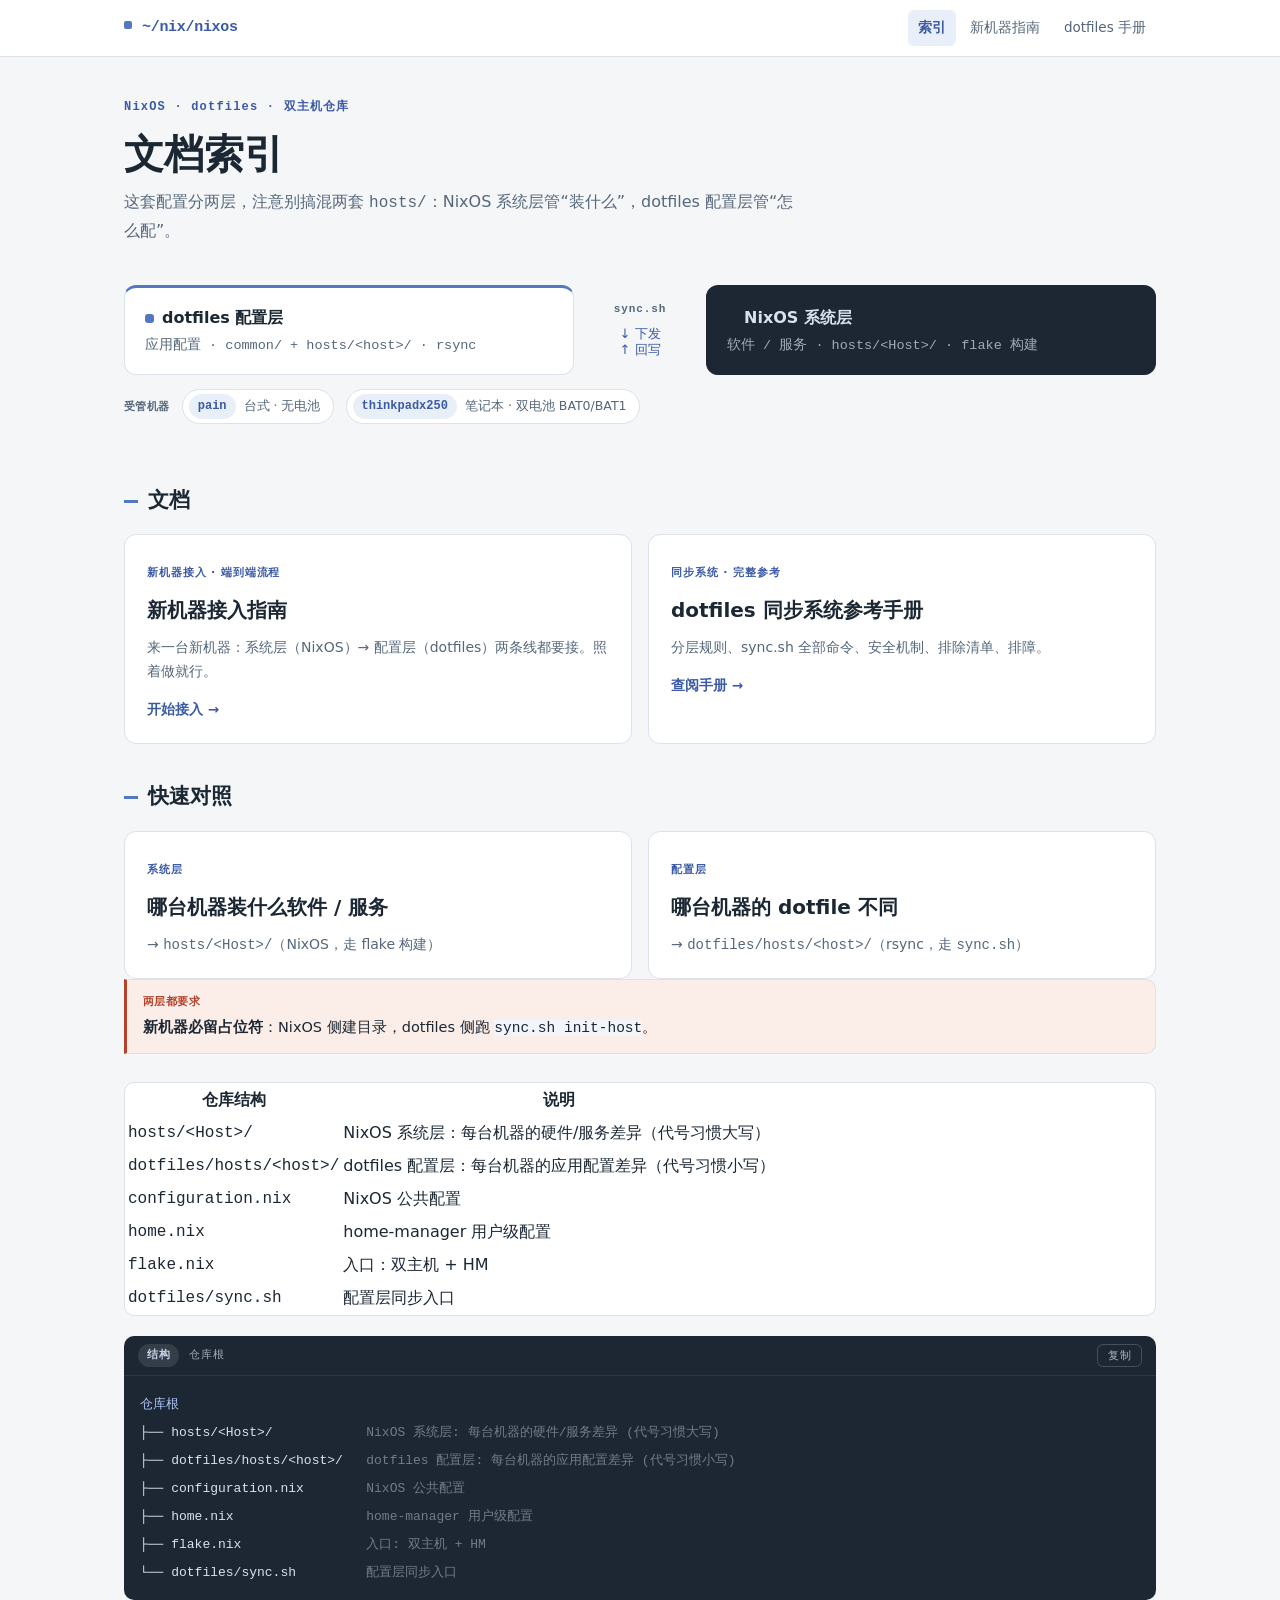
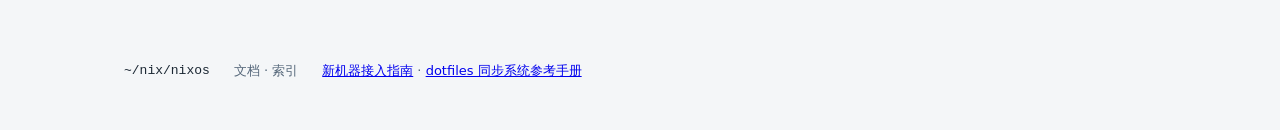
==== docs/pages/index.html @ a43bd04e "added pages" ====
<!DOCTYPE html>
<html lang="zh-CN">
<head>
<meta charset="UTF-8">
<meta name="viewport" content="width=device-width, initial-scale=1.0">
<title>文档索引 · ~/nix/nixos</title>
<meta name="description" content="NixOS + dotfiles 双主机仓库文档索引：新机器接入指南与 dotfiles 同步系统参考手册">
<link rel="stylesheet" href="style.css">
</head>
<body>

<header class="topbar">
  <div class="topbar-inner">
    <a class="wordmark" href="index.html">~/nix/nixos</a>
    <nav class="topnav" aria-label="主导航">
      <a href="index.html" aria-current="page">索引</a>
      <a href="new-pc-guide.html">新机器指南</a>
      <a href="dotfiles-guide.html">dotfiles 手册</a>
    </nav>
  </div>
</header>

<section class="hero">
  <p class="kicker">NixOS · dotfiles · 双主机仓库</p>
  <h1>文档索引</h1>
  <p class="lede">这套配置分两层，注意别搞混两套 <code>hosts/</code>：NixOS 系统层管“装什么”，dotfiles 配置层管“怎么配”。</p>
</section>

<div class="layers" aria-label="两层结构示意">
  <div class="layers-col" style="flex:1">
    <div class="layer layer-top">
      <div class="layer-name"><span class="dot"></span>dotfiles 配置层</div>
      <div class="layer-desc">应用配置 · common/ + hosts/&lt;host&gt;/ · rsync</div>
    </div>
  </div>
  <div class="sync-rail">
    <span class="rail-label">sync.sh</span>
    <span class="rail-arrow">↓ 下发<br>↑ 回写</span>
  </div>
  <div class="layers-col" style="flex:1">
    <div class="layer layer-bot">
      <div class="layer-name"><span class="dot"></span>NixOS 系统层</div>
      <div class="layer-desc">软件 / 服务 · hosts/&lt;Host&gt;/ · flake 构建</div>
    </div>
  </div>
</div>

<div class="fleet" aria-label="受管机器">
  <span class="fleet-label">受管机器</span>
  <span class="chip"><span class="chip-code">pain</span><span class="chip-note">台式 · 无电池</span></span>
  <span class="chip"><span class="chip-code">thinkpadx250</span><span class="chip-note">笔记本 · 双电池 BAT0/BAT1</span></span>
</div>

<main class="index-body">
  <h2 class="quick-ref">文档</h2>
  <div class="cards">
    <a class="card" href="new-pc-guide.html">
      <span class="card-tag">新机器接入 · 端到端流程</span>
      <h2>新机器接入指南</h2>
      <p>来一台新机器：系统层（NixOS）→ 配置层（dotfiles）两条线都要接。照着做就行。</p>
      <span class="card-go">开始接入</span>
    </a>
    <a class="card" href="dotfiles-guide.html">
      <span class="card-tag">同步系统 · 完整参考</span>
      <h2>dotfiles 同步系统参考手册</h2>
      <p>分层规则、sync.sh 全部命令、安全机制、排除清单、排障。</p>
      <span class="card-go">查阅手册</span>
    </a>
  </div>

  <h2 class="quick-ref">快速对照</h2>
  <div class="cards">
    <div class="card" style="cursor:default">
      <span class="card-tag">系统层</span>
      <h2>哪台机器装什么软件 / 服务</h2>
      <p>→ <code>hosts/&lt;Host&gt;/</code>（NixOS，走 flake 构建）</p>
    </div>
    <div class="card" style="cursor:default">
      <span class="card-tag">配置层</span>
      <h2>哪台机器的 dotfile 不同</h2>
      <p>→ <code>dotfiles/hosts/&lt;host&gt;/</code>（rsync，走 <code>sync.sh</code>）</p>
    </div>
  </div>

  <div class="callout alert">
    <span class="ca-label">两层都要求</span>
    <p><strong>新机器必留占位符</strong>：NixOS 侧建目录，dotfiles 侧跑 <code>sync.sh init-host</code>。</p>
  </div>

  <div class="table-wrap" style="margin-top:28px">
    <table>
      <thead>
        <tr><th>仓库结构</th><th>说明</th></tr>
      </thead>
      <tbody>
        <tr><td><code>hosts/&lt;Host&gt;/</code></td><td>NixOS 系统层：每台机器的硬件/服务差异（代号习惯大写）</td></tr>
        <tr><td><code>dotfiles/hosts/&lt;host&gt;/</code></td><td>dotfiles 配置层：每台机器的应用配置差异（代号习惯小写）</td></tr>
        <tr><td><code>configuration.nix</code></td><td>NixOS 公共配置</td></tr>
        <tr><td><code>home.nix</code></td><td>home-manager 用户级配置</td></tr>
        <tr><td><code>flake.nix</code></td><td>入口：双主机 + HM</td></tr>
        <tr><td><code>dotfiles/sync.sh</code></td><td>配置层同步入口</td></tr>
      </tbody>
    </table>
  </div>

  <div class="cmd">
    <div class="cmd-bar"><span class="cmd-tag">结构</span><span class="cmd-lang">仓库根</span><button class="cmd-copy" type="button">复制</button></div>
    <pre><code><span class="pt">仓库根</span>
├── hosts/&lt;Host&gt;/            <span class="cm">NixOS 系统层: 每台机器的硬件/服务差异 (代号习惯大写)</span>
├── dotfiles/hosts/&lt;host&gt;/   <span class="cm">dotfiles 配置层: 每台机器的应用配置差异 (代号习惯小写)</span>
├── configuration.nix        <span class="cm">NixOS 公共配置</span>
├── home.nix                 <span class="cm">home-manager 用户级配置</span>
├── flake.nix                <span class="cm">入口: 双主机 + HM</span>
└── dotfiles/sync.sh         <span class="cm">配置层同步入口</span></code></pre>
  </div>
</main>

<footer class="footer">
  <span class="foot-path">~/nix/nixos</span>
  <span>文档 · 索引</span>
  <span><a href="new-pc-guide.html">新机器接入指南</a> · <a href="dotfiles-guide.html">dotfiles 同步系统参考手册</a></span>
</footer>

<script src="script.js"></script>
</body>
</html>
---- docs/pages/style.css ----
/* ============================================================
   ~/nix/nixos 文档站 — 更纱黑体 (Sarasa) 技术手册
   设计 tokens 见 DESIGN_NOTES.md
   ============================================================ */

:root {
  --paper:  #F4F6F8;   /* 页面底, 阴天色 */
  --surface:#FFFFFF;   /* 卡片/正文底 */
  --ink:    #1B2733;   /* 正文近黑蓝 */
  --slate:  #55677A;   /* 次级文字 */
  --nix:    #5277C3;   /* NixOS 蓝, 主强调 */
  --nix-deep:#3B5AA6;  /* hover/active */
  --nix-tint:#E9EFF9;  /* 强调浅底 */
  --code:   #1D2733;   /* 代码块底 (近黑蓝) */
  --code-ink:#D9E2EC;  /* 代码文字 */
  --line:   #DCE2EA;   /* 分隔线 */
  --alert:  #B4432C;   /* 仅"必须/教训" */
  --alert-tint:#FBEDE8;
  --display: 'Sarasa Gothic SC','Sarasa Gothic','Noto Sans CJK SC','PingFang SC','Microsoft YaHei',system-ui,sans-serif;
  --sans:   'Sarasa Gothic SC','Sarasa Gothic','Noto Sans CJK SC','PingFang SC','Microsoft YaHei',system-ui,sans-serif;
  --mono:   'JetBrainsMonoNL Nerd Font','JetBrainsMono Nerd Font','JetBrains Mono','Sarasa Gothic SC','Noto Sans CJK SC',Consolas,monospace;
}

* { box-sizing: border-box; }

html { scroll-behavior: smooth; }

body {
  margin: 0;
  background: var(--paper);
  color: var(--ink);
  font-family: var(--sans);
  font-size: 16px;
  line-height: 1.75;
  -webkit-font-smoothing: antialiased;
}

/* ---------- 顶栏 ---------- */

.topbar {
  position: sticky; top: 0; z-index: 20;
  background: rgba(255,255,255,0.92);
  background: color-mix(in srgb, var(--surface) 92%, transparent);
  backdrop-filter: blur(6px);
  border-bottom: 1px solid var(--line);
}
.topbar-inner {
  max-width: 1080px; margin: 0 auto; padding: 0 24px;
  height: 56px; display: flex; align-items: center; justify-content: space-between; gap: 16px;
}
.wordmark {
  font-family: var(--mono);
  font-size: 15px; font-weight: 700;
  color: var(--nix-deep); text-decoration: none; letter-spacing: -0.02em;
}
.wordmark::before { content: ""; display: inline-block; width: 8px; height: 8px; margin-right: 10px;
  border-radius: 2px; background: var(--nix); vertical-align: 2px; }
.topnav { display: flex; gap: 4px; }
.topnav a {
  font-size: 13.5px; color: var(--slate); text-decoration: none;
  padding: 6px 10px; border-radius: 6px;
}
.topnav a:hover { color: var(--ink); background: var(--nix-tint); }
.topnav a[aria-current="page"] { color: var(--nix-deep); font-weight: 600; background: var(--nix-tint); }

/* ---------- 页脚 ---------- */

.footer {
  max-width: 1080px; margin: 0 auto; padding: 40px 24px 56px;
  color: var(--slate); font-size: 13px;
  display: flex; flex-wrap: wrap; gap: 8px 24px; align-items: center;
}
.footer .foot-path { font-family: var(--mono); color: var(--ink); }

/* ---------- 页面骨架 (指南页: 侧栏 TOC + 正文) ---------- */

.page {
  max-width: 1080px; margin: 0 auto; padding: 32px 24px 0;
  display: grid; grid-template-columns: 216px minmax(0, 1fr); gap: 48px;
  align-items: start;
}
.doc { min-width: 0; max-width: 46rem; }

.toc { position: sticky; top: 80px; max-height: calc(100vh - 96px); overflow: auto; }
.toc h4 {
  font-family: var(--sans); font-size: 11px; font-weight: 700;
  letter-spacing: 0.04em; color: var(--slate); margin: 0 0 10px;
}
.toc ol { list-style: none; margin: 0; padding: 0; border-left: 1px solid var(--line); }
.toc li { margin: 0; }
.toc a {
  display: block; padding: 4px 0 4px 14px; margin-left: -1px;
  border-left: 2px solid transparent;
  font-size: 13px; color: var(--slate); text-decoration: none; line-height: 1.5;
}
.toc a:hover { color: var(--ink); }
.toc a.active { border-left-color: var(--nix); color: var(--nix-deep); font-weight: 600; }
.toc .l2 { padding-left: 14px; font-size: 12.5px; }
.toc .l2 a { padding-left: 20px; }

/* 移动端目录下拉 */
.toc-mobile { display: none; }
.toc-mobile summary {
  cursor: pointer; font-size: 13px; color: var(--nix-deep); font-weight: 600;
  padding: 10px 14px; background: var(--surface); border: 1px solid var(--line);
  border-radius: 8px; margin-bottom: 16px; user-select: none;
}
.toc-mobile[open] summary { border-bottom-left-radius: 0; border-bottom-right-radius: 0; }
.toc-mobile ol { list-style: none; margin: 0; padding: 8px 14px;
  background: var(--surface); border: 1px solid var(--line); border-top: 0;
  border-radius: 0 0 8px 8px; }
.toc-mobile a { display: block; padding: 3px 0; color: var(--slate); text-decoration: none; font-size: 13.5px; }

/* ---------- 标题 ---------- */

.doc h1 {
  font-family: var(--display); font-size: 34px; line-height: 1.35;
  margin: 8px 0 6px; letter-spacing: 0.01em; font-weight: 700;
}
.doc .lede { font-size: 15px; color: var(--slate); margin: 0 0 28px; }
.doc .lede code { font-family: var(--mono); font-size: 13px; color: var(--ink); background: transparent; }

.doc h2 {
  font-family: var(--display); font-size: 25px; line-height: 1.4; font-weight: 700;
  margin: 56px 0 14px; padding-top: 8px;
  border-top: 1px solid var(--line);
  scroll-margin-top: 88px;
}
.doc h2 .stepnum {
  display: inline-block; min-width: 2em; margin-right: 10px;
  color: var(--nix); font-variant-numeric: tabular-nums;
}
.doc h3 {
  font-family: var(--display); font-size: 19px; line-height: 1.5; font-weight: 700;
  margin: 34px 0 10px; scroll-margin-top: 88px;
}

.doc p { margin: 0 0 16px; }

/* ---------- 列表 ---------- */

.doc ul, .doc ol { margin: 0 0 16px; padding-left: 1.4em; }
.doc li { margin: 6px 0; }
.doc li::marker { color: var(--nix); }
.doc ol.steps > li::marker { font-family: var(--display); font-weight: 700; }

.doc strong { font-weight: 700; }
.doc code {
  font-family: var(--mono); font-size: 0.85em;
  background: var(--nix-tint); color: var(--nix-deep);
  padding: 0.12em 0.4em; border-radius: 4px;
}
.doc a { color: var(--nix-deep); text-decoration-color: color-mix(in srgb, var(--nix) 55%, transparent); text-underline-offset: 3px; }
.doc a:hover { text-decoration-color: var(--nix-deep); }

/* ---------- 表格 ---------- */

.table-wrap { overflow-x: auto; margin: 0 0 20px; border: 1px solid var(--line); border-radius: 10px; background: var(--surface); }
.doc table { border-collapse: collapse; width: 100%; font-size: 14px; min-width: 520px; }
.doc thead th {
  font-family: var(--sans); font-size: 11px; font-weight: 700; letter-spacing: 0.04em;
  text-align: left; color: var(--slate); text-transform: uppercase;
  padding: 10px 14px; border-bottom: 1px solid var(--line); background: var(--paper);
}
.doc tbody td { padding: 10px 14px; border-bottom: 1px solid var(--line); vertical-align: top; }
.doc tbody tr:last-child td { border-bottom: 0; }
.doc tbody tr:hover td { background: var(--nix-tint); }
.doc td code, .doc th code { background: transparent; padding: 0; color: inherit; font-size: 0.92em; }
.doc td code { color: var(--ink); }

/* ---------- 代码块 (方向标签) ---------- */

.cmd { margin: 0 0 20px; border-radius: 10px; overflow: hidden; background: var(--code); }
.cmd-bar {
  display: flex; align-items: center; gap: 10px;
  padding: 8px 14px; border-bottom: 1px solid rgba(255,255,255,0.08);
  font-family: var(--mono); font-size: 11px;
}
.cmd-tag {
  display: inline-flex; align-items: center; gap: 6px;
  padding: 2px 9px; border-radius: 999px; font-weight: 700; letter-spacing: 0.06em;
  color: #C7D4E6; background: rgba(255,255,255,0.10);
}
.cmd-tag .glyph { color: var(--nix); }
.cmd-tag.in .glyph { color: #7FA5E8; }
.cmd-tag.out .glyph { color: #9FD3A8; }
.cmd-tag.in  { border: 1px solid rgba(127,165,232,0.45); }
.cmd-tag.out { border: 1px solid rgba(159,211,168,0.45); color: #CBE5D0; }
.cmd-lang { color: rgba(217,226,236,0.7); letter-spacing: 0.06em; }
.cmd-copy {
  margin-left: auto; font-family: var(--mono); font-size: 11px; letter-spacing: 0.04em;
  color: rgba(217,226,236,0.75); background: transparent; border: 1px solid rgba(255,255,255,0.18);
  border-radius: 6px; padding: 3px 10px; cursor: pointer;
}
.cmd-copy:hover { color: #fff; border-color: rgba(255,255,255,0.45); }
.cmd-copy.copied { color: #9FD3A8; border-color: rgba(159,211,168,0.6); }
.cmd pre { margin: 0; padding: 14px 16px; overflow-x: auto; }
.cmd code {
  font-family: var(--mono); font-size: 13px; line-height: 1.65;
  color: var(--code-ink); background: transparent; padding: 0;
}
.cmd code .cm { color: rgba(217,226,236,0.45); }   /* 注释 */
.cmd code .hl { color: #F2C879; }                   /* 高亮行 */
.cmd code .pt { color: #A8C3F5; }                   /* 路径/主机名 */

/* ---------- 提示框 ---------- */

.callout {
  background: var(--surface); border: 1px solid var(--line);
  border-left: 3px solid var(--nix);
  border-radius: 0 10px 10px 0;
  padding: 12px 16px; margin: 0 0 20px; font-size: 14.5px;
}
.callout > :last-child { margin-bottom: 0; }
.callout.alert { border-left-color: var(--alert); background: var(--alert-tint); }
.callout .ca-label {
  display: block; font-family: var(--sans); font-size: 11px; font-weight: 700;
  letter-spacing: 0.04em; color: var(--slate); margin-bottom: 4px;
}
.callout.alert .ca-label { color: var(--alert); }
.callout p { margin: 0 0 8px; }
.callout code { background: #EEF3FB; background: color-mix(in srgb, var(--nix-tint) 60%, var(--surface)); }

/* ---------- 索引页 ---------- */

.hero { padding: 40px 24px 8px; max-width: 1080px; margin: 0 auto; }
.hero .kicker {
  font-family: var(--mono); font-size: 12px; font-weight: 700; letter-spacing: 0.1em;
  color: var(--nix-deep); margin: 0 0 10px;
}
.hero h1 {
  font-family: var(--display); font-size: 40px; line-height: 1.3; margin: 0 0 8px; font-weight: 700;
}
.hero .lede { font-size: 16px; color: var(--slate); max-width: 42em; margin: 0; }

/* 双层结构图 */
.layers {
  max-width: 1080px; margin: 32px auto 0; padding: 0 24px;
  display: flex; gap: 18px; align-items: stretch;
}
.layers-col { display: flex; flex-direction: column; }
.layer {
  background: var(--surface); border: 1px solid var(--line); border-radius: 12px;
  padding: 16px 20px; flex: 1;
}
.layer .layer-name { font-weight: 700; font-size: 16px; display: flex; align-items: center; gap: 8px; }
.layer .layer-name .dot { width: 9px; height: 9px; border-radius: 3px; }
.layer .layer-desc { font-size: 13.5px; color: var(--slate); margin-top: 2px; font-family: var(--mono); }
.layer-top { border-top: 3px solid var(--nix); }
.layer-top .dot { background: var(--nix); }
.layer-bot { border-top: 3px solid var(--code); }
.layer-bot .dot { background: var(--code); }
.layer-bot .layer-desc { color: rgba(217,226,236,0.7); }
.layer-bot .layer-name { color: var(--code-ink); }
.layer-bot { background: var(--code); border-color: var(--code); }

.sync-rail {
  display: flex; flex-direction: column; justify-content: center; align-items: center;
  min-width: 96px; gap: 6px;
}
.sync-rail .rail-label {
  font-family: var(--mono); font-size: 11px; font-weight: 700; letter-spacing: 0.08em;
  color: var(--slate); white-space: nowrap;
}
.sync-rail .rail-arrow { color: var(--nix-deep); font-family: var(--sans); font-size: 13px; line-height: 1.3; text-align: center; }

.fleet {
  max-width: 1080px; margin: 14px auto 0; padding: 0 24px;
  display: flex; gap: 12px; flex-wrap: wrap; align-items: center;
}
.fleet .fleet-label { font-family: var(--sans); font-size: 11px; font-weight: 700; letter-spacing: 0.04em; color: var(--slate); }
.chip {
  display: inline-flex; align-items: center; gap: 8px;
  background: var(--surface); border: 1px solid var(--line); border-radius: 999px;
  padding: 4px 12px 4px 6px; font-size: 13px;
}
.chip .chip-code {
  font-family: var(--mono); font-size: 12px; font-weight: 700; color: var(--nix-deep);
  background: var(--nix-tint); border-radius: 999px; padding: 2px 9px;
}
.chip .chip-note { color: var(--slate); font-size: 12.5px; }

.index-body { max-width: 1080px; margin: 0 auto; padding: 24px 24px 0; }

.quick-ref { margin: 34px 0 8px; font-family: var(--display); font-size: 21px; font-weight: 700; }
.quick-ref::before { content: ""; display: inline-block; width: 14px; height: 3px; background: var(--nix); vertical-align: 4px; margin-right: 10px; }

.cards { display: grid; grid-template-columns: repeat(auto-fit, minmax(300px, 1fr)); gap: 16px; margin: 16px 0 0; }
.card {
  display: block; background: var(--surface); border: 1px solid var(--line); border-radius: 12px;
  padding: 22px 22px 20px; text-decoration: none; color: inherit;
  transition: border-color .15s ease, transform .15s ease;
}
.card:hover { border-color: var(--nix); transform: translateY(-2px); }
.card .card-tag { font-family: var(--sans); font-size: 11px; font-weight: 700; letter-spacing: 0.08em; color: var(--nix-deep); }
.card h2 { font-family: var(--display); font-size: 20px; margin: 8px 0 8px; border: 0; padding: 0; color: var(--ink); }
.card p { font-size: 14px; color: var(--slate); margin: 0; line-height: 1.7; }
.card .card-go { display: inline-block; margin-top: 14px; font-size: 13.5px; color: var(--nix-deep); font-weight: 600; }
.card .card-go::after { content: " →"; }

/* ---------- 焦点可见 ---------- */

a:focus-visible, summary:focus-visible, button:focus-visible, .cmd-copy:focus-visible {
  outline: 2px solid var(--nix); outline-offset: 2px; border-radius: 4px;
}

.topnav a:active, .card:active, .cmd-copy:active { transform: translateY(1px); }
.card:active { border-color: var(--nix-deep); }

/* ---------- 响应式 ---------- */

@media (max-width: 980px) {
  .page { grid-template-columns: 1fr; gap: 0; padding-top: 20px; }
  .toc { display: none; }
  .toc-mobile { display: block; }
  .layers { flex-direction: column; }
  .sync-rail { flex-direction: row; min-width: 0; padding: 4px 0; }
  .sync-rail .rail-arrow { display: flex; gap: 18px; }
}

@media (max-width: 560px) {
  .hero { padding-top: 28px; }
  .hero h1 { font-size: 32px; }
  .topbar-inner { padding: 0 16px; height: 52px; }
  .wordmark { font-size: 13.5px; }
  .topnav { gap: 2px; }
  .topnav a { font-size: 12.5px; padding: 12px 7px; min-height: 44px; display: inline-flex; align-items: center; }
  .doc h1 { font-size: 28px; }
  .doc h2 { font-size: 22px; }
  .cards { grid-template-columns: 1fr; }
  .chip .chip-note { display: none; }
  .toc-mobile a { padding: 8px 0; }
  .cmd-copy { padding: 8px 10px; }
}

/* ---------- 动效 (仅在用户不要求减少动效时) ---------- */

@media (prefers-reduced-motion: no-preference) {
  .hero h1, .hero .kicker, .hero .lede { animation: rise .5s ease both; }
  .hero .lede { animation-delay: .08s; }
  .layers { animation: rise .5s ease both; animation-delay: .14s; }
  @keyframes rise { from { opacity: 0; transform: translateY(8px); } to { opacity: 1; transform: none; } }
}

@media (prefers-reduced-motion: reduce) {
  html { scroll-behavior: auto; }
  .card { transition: none; }
}
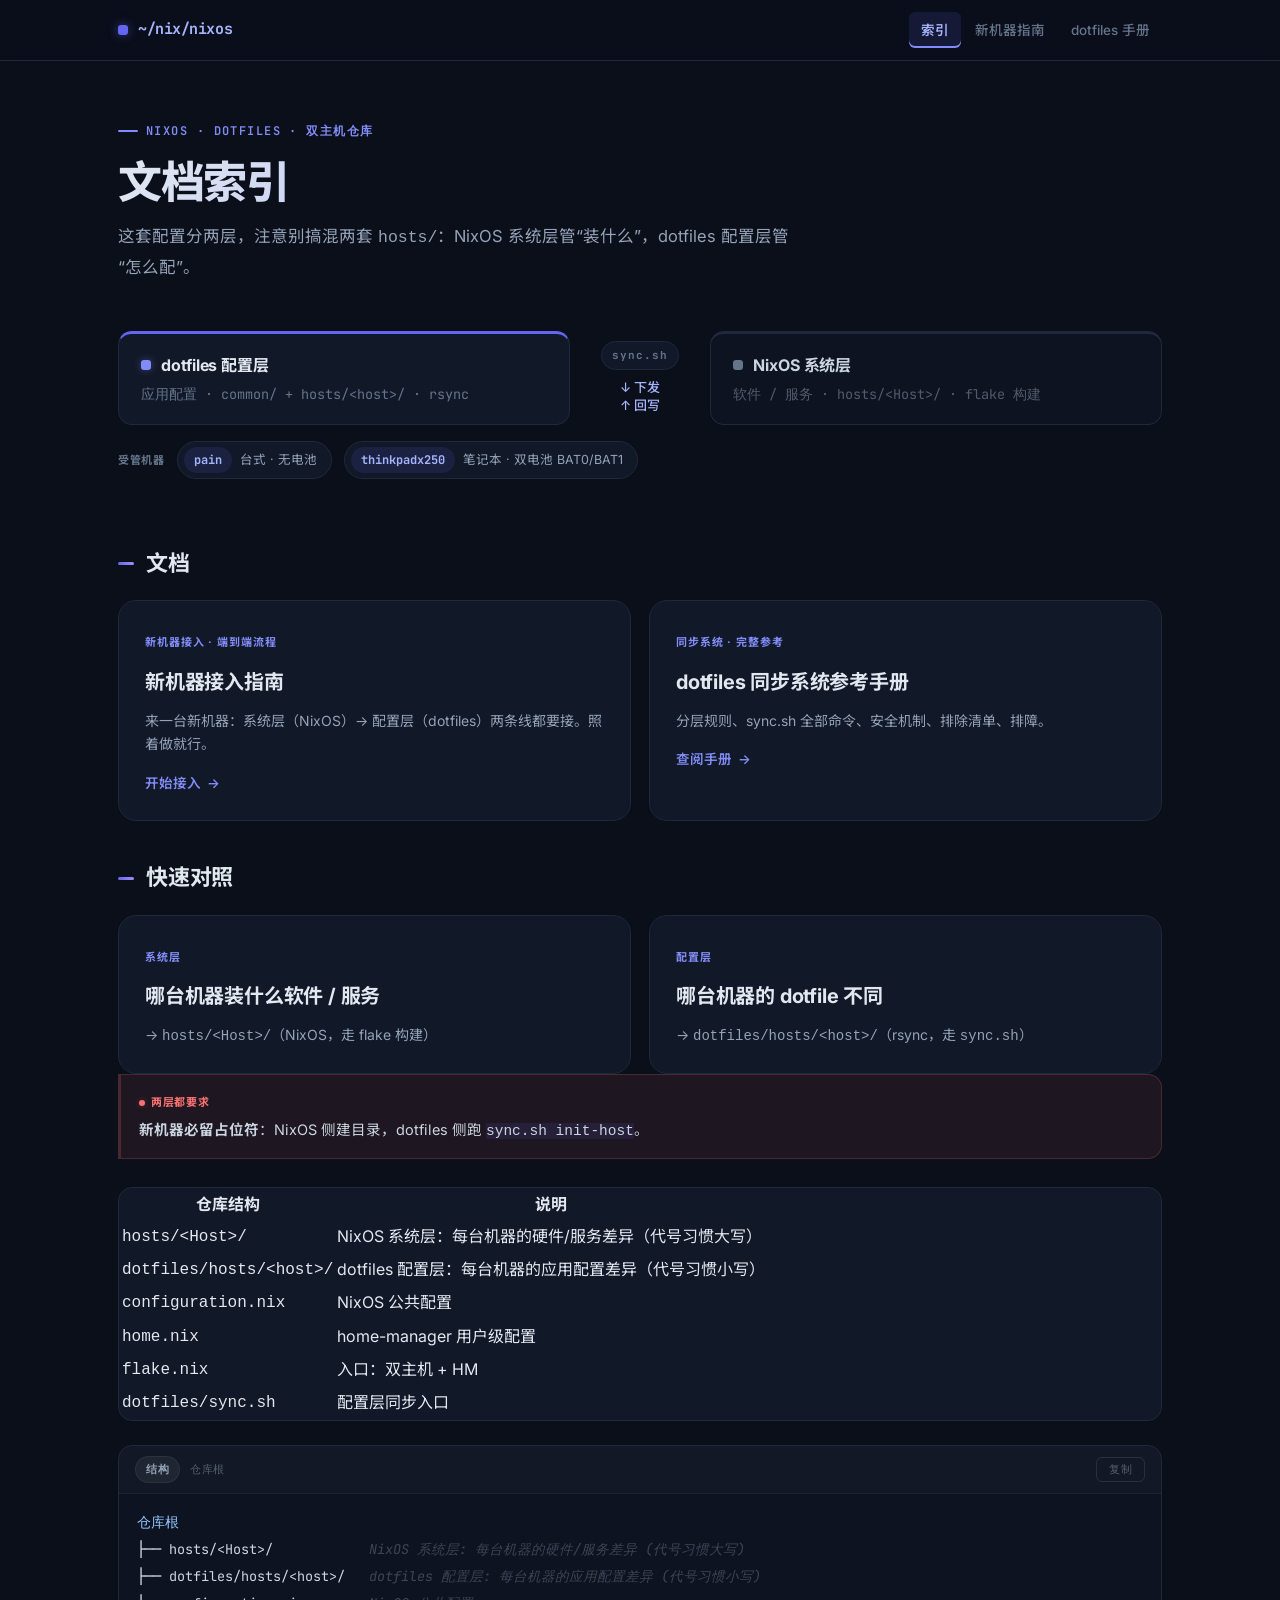
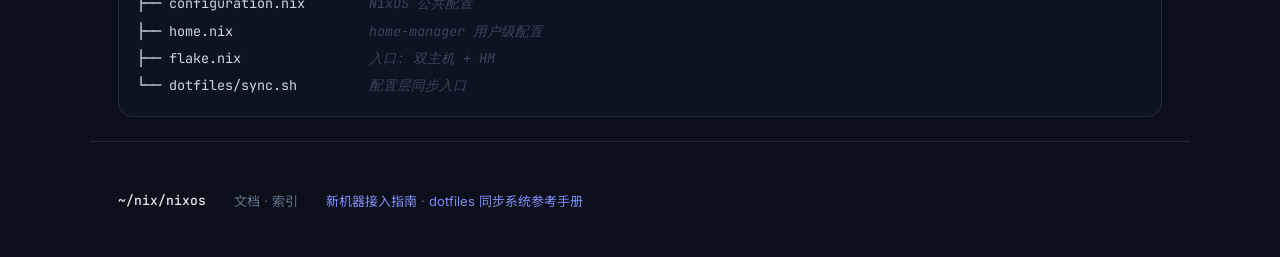
==== commit 41e5fee8: "change guide pages | enable soft wrap into helix config" ====
--- a/docs/pages/index.html
+++ b/docs/pages/index.html
@@ -5,6 +5,9 @@
 <meta name="viewport" content="width=device-width, initial-scale=1.0">
 <title>文档索引 · ~/nix/nixos</title>
 <meta name="description" content="NixOS + dotfiles 双主机仓库文档索引：新机器接入指南与 dotfiles 同步系统参考手册">
+<link rel="preconnect" href="https://fonts.googleapis.com">
+<link rel="preconnect" href="https://fonts.gstatic.com" crossorigin>
+<link href="https://fonts.googleapis.com/css2?family=Inter:wght@400;500;600;700;800&family=JetBrains+Mono:wght@400;500;600;700&family=Noto+Sans+SC:wght@400;500;600;700&display=swap" rel="stylesheet">
 <link rel="stylesheet" href="style.css">
 </head>
 <body>
--- a/docs/pages/style.css
+++ b/docs/pages/style.css
@@ -1,348 +1,559 @@
 /* ============================================================
-   ~/nix/nixos 文档站 — 更纱黑体 (Sarasa) 技术手册
-   设计 tokens 见 DESIGN_NOTES.md
-   ============================================================ */
+   ~/nix/nixos 文档站 — 深色主题
+   ============================================================ */
+
+@import url('https://fonts.googleapis.com/css2?family=Inter:wght@400;500;600;700;800&family=JetBrains+Mono:wght@400;500;600;700&family=Noto+Sans+SC:wght@400;500;600;700&display=swap');
 
 :root {
-  --paper:  #F4F6F8;   /* 页面底, 阴天色 */
-  --surface:#FFFFFF;   /* 卡片/正文底 */
-  --ink:    #1B2733;   /* 正文近黑蓝 */
-  --slate:  #55677A;   /* 次级文字 */
-  --nix:    #5277C3;   /* NixOS 蓝, 主强调 */
-  --nix-deep:#3B5AA6;  /* hover/active */
-  --nix-tint:#E9EFF9;  /* 强调浅底 */
-  --code:   #1D2733;   /* 代码块底 (近黑蓝) */
-  --code-ink:#D9E2EC;  /* 代码文字 */
-  --line:   #DCE2EA;   /* 分隔线 */
-  --alert:  #B4432C;   /* 仅"必须/教训" */
-  --alert-tint:#FBEDE8;
-  --display: 'Sarasa Gothic SC','Sarasa Gothic','Noto Sans CJK SC','PingFang SC','Microsoft YaHei',system-ui,sans-serif;
-  --sans:   'Sarasa Gothic SC','Sarasa Gothic','Noto Sans CJK SC','PingFang SC','Microsoft YaHei',system-ui,sans-serif;
-  --mono:   'JetBrainsMonoNL Nerd Font','JetBrainsMono Nerd Font','JetBrains Mono','Sarasa Gothic SC','Noto Sans CJK SC',Consolas,monospace;
-}
-
-* { box-sizing: border-box; }
+  /* 底色 */
+  --paper:  #0B0F1A;
+  --surface:#111827;
+  --surface-raised:#1A2236;
+  --ink:    #E2E8F0;
+  --slate:  #94A3B8;
+  --muted:  #64748B;
+
+  /* 强调 */
+  --nix:    #818CF8;
+  --nix-deep:#A5B4FC;
+  --nix-dim:#6366F1;
+  --nix-tint: rgba(99,102,241,0.12);
+  --nix-glow: rgba(99,102,241,0.25);
+
+  /* 代码块 */
+  --code-bg: #0D1321;
+  --code-ink:#CBD5E1;
+  --code-border: #1E293B;
+
+  /* 边线 */
+  --line:   #1E293B;
+  --line-soft: #162032;
+
+  /* 警告 */
+  --alert:  #F87171;
+  --alert-tint: rgba(248,113,113,0.08);
+  --alert-border: rgba(248,113,113,0.2);
+
+  /* 提示 */
+  --tip:    #34D399;
+  --tip-tint: rgba(52,211,153,0.08);
+
+  /* 字体 */
+  --display: 'Inter','Noto Sans SC','PingFang SC','Microsoft YaHei',system-ui,sans-serif;
+  --sans:    'Inter','Noto Sans SC','PingFang SC','Microsoft YaHei',system-ui,sans-serif;
+  --mono:    'JetBrains Mono','SF Mono','Cascadia Code',Consolas,monospace;
+
+  /* 圆角 */
+  --r-sm: 6px;
+  --r-md: 10px;
+  --r-lg: 14px;
+  --r-xl: 18px;
+
+  /* 阴影 — 深色主题用发光代替投影 */
+  --shadow-sm: 0 1px 3px rgba(0,0,0,0.3);
+  --shadow-md: 0 4px 12px rgba(0,0,0,0.35);
+  --shadow-lg: 0 8px 24px rgba(0,0,0,0.4);
+  --shadow-nix: 0 4px 16px rgba(99,102,241,0.15);
+}
+
+* { box-sizing: border-box; margin: 0; }
 
 html { scroll-behavior: smooth; }
 
 body {
-  margin: 0;
   background: var(--paper);
   color: var(--ink);
   font-family: var(--sans);
   font-size: 16px;
-  line-height: 1.75;
+  line-height: 1.7;
   -webkit-font-smoothing: antialiased;
 }
 
-/* ---------- 顶栏 ---------- */
+/* ============================================================
+   顶栏
+   ============================================================ */
 
 .topbar {
   position: sticky; top: 0; z-index: 20;
-  background: rgba(255,255,255,0.92);
-  background: color-mix(in srgb, var(--surface) 92%, transparent);
-  backdrop-filter: blur(6px);
+  background: rgba(11,15,26,0.82);
+  backdrop-filter: blur(16px) saturate(180%);
+  -webkit-backdrop-filter: blur(16px) saturate(180%);
   border-bottom: 1px solid var(--line);
 }
 .topbar-inner {
-  max-width: 1080px; margin: 0 auto; padding: 0 24px;
-  height: 56px; display: flex; align-items: center; justify-content: space-between; gap: 16px;
+  max-width: 1100px; margin: 0 auto; padding: 0 28px;
+  height: 60px; display: flex; align-items: center; justify-content: space-between; gap: 16px;
 }
 .wordmark {
-  font-family: var(--mono);
-  font-size: 15px; font-weight: 700;
-  color: var(--nix-deep); text-decoration: none; letter-spacing: -0.02em;
-}
-.wordmark::before { content: ""; display: inline-block; width: 8px; height: 8px; margin-right: 10px;
-  border-radius: 2px; background: var(--nix); vertical-align: 2px; }
-.topnav { display: flex; gap: 4px; }
+  font-family: var(--mono); font-size: 15px; font-weight: 700;
+  color: var(--nix-deep); text-decoration: none; letter-spacing: -0.03em;
+  display: flex; align-items: center; gap: 10px;
+}
+.wordmark::before {
+  content: ""; display: inline-block; width: 10px; height: 10px;
+  border-radius: 3px; background: var(--nix-dim);
+  box-shadow: 0 0 10px rgba(99,102,241,0.5);
+}
+.topnav { display: flex; gap: 2px; }
 .topnav a {
-  font-size: 13.5px; color: var(--slate); text-decoration: none;
-  padding: 6px 10px; border-radius: 6px;
+  font-family: var(--sans); font-size: 13.5px; font-weight: 500;
+  color: var(--muted); text-decoration: none;
+  padding: 7px 12px; border-radius: var(--r-sm);
+  transition: all .15s ease;
 }
 .topnav a:hover { color: var(--ink); background: var(--nix-tint); }
-.topnav a[aria-current="page"] { color: var(--nix-deep); font-weight: 600; background: var(--nix-tint); }
-
-/* ---------- 页脚 ---------- */
+.topnav a[aria-current="page"] {
+  color: var(--nix-deep); font-weight: 600;
+  background: var(--nix-tint);
+  box-shadow: inset 0 -2px 0 var(--nix);
+}
+
+/* ============================================================
+   页脚
+   ============================================================ */
 
 .footer {
-  max-width: 1080px; margin: 0 auto; padding: 40px 24px 56px;
-  color: var(--slate); font-size: 13px;
-  display: flex; flex-wrap: wrap; gap: 8px 24px; align-items: center;
-}
-.footer .foot-path { font-family: var(--mono); color: var(--ink); }
-
-/* ---------- 页面骨架 (指南页: 侧栏 TOC + 正文) ---------- */
+  max-width: 1100px; margin: 0 auto; padding: 48px 28px 60px;
+  color: var(--muted); font-size: 13px;
+  display: flex; flex-wrap: wrap; gap: 8px 28px; align-items: center;
+  border-top: 1px solid var(--line);
+}
+.footer .foot-path { font-family: var(--mono); color: var(--ink); font-weight: 500; }
+.footer a { color: var(--nix); text-decoration: none; }
+.footer a:hover { text-decoration: underline; color: var(--nix-deep); }
+
+/* ============================================================
+   页面骨架 (指南页: 侧栏 TOC + 正文)
+   ============================================================ */
 
 .page {
-  max-width: 1080px; margin: 0 auto; padding: 32px 24px 0;
-  display: grid; grid-template-columns: 216px minmax(0, 1fr); gap: 48px;
+  max-width: 1100px; margin: 0 auto; padding: 36px 28px 0;
+  display: grid; grid-template-columns: 220px minmax(0, 1fr); gap: 52px;
   align-items: start;
 }
 .doc { min-width: 0; max-width: 46rem; }
 
-.toc { position: sticky; top: 80px; max-height: calc(100vh - 96px); overflow: auto; }
+/* ---------- TOC ---------- */
+
+.toc {
+  position: sticky; top: 84px; max-height: calc(100vh - 100px);
+  overflow: auto; padding-right: 8px;
+}
+.toc::-webkit-scrollbar { width: 3px; }
+.toc::-webkit-scrollbar-thumb { background: var(--line); border-radius: 3px; }
+
 .toc h4 {
   font-family: var(--sans); font-size: 11px; font-weight: 700;
-  letter-spacing: 0.04em; color: var(--slate); margin: 0 0 10px;
-}
-.toc ol { list-style: none; margin: 0; padding: 0; border-left: 1px solid var(--line); }
+  letter-spacing: 0.08em; text-transform: uppercase;
+  color: var(--muted); margin: 0 0 12px;
+}
+.toc ol { list-style: none; margin: 0; padding: 0; }
 .toc li { margin: 0; }
 .toc a {
-  display: block; padding: 4px 0 4px 14px; margin-left: -1px;
-  border-left: 2px solid transparent;
-  font-size: 13px; color: var(--slate); text-decoration: none; line-height: 1.5;
-}
-.toc a:hover { color: var(--ink); }
-.toc a.active { border-left-color: var(--nix); color: var(--nix-deep); font-weight: 600; }
-.toc .l2 { padding-left: 14px; font-size: 12.5px; }
-.toc .l2 a { padding-left: 20px; }
-
-/* 移动端目录下拉 */
+  display: block; padding: 5px 0 5px 16px;
+  border-left: 2px solid var(--line);
+  font-size: 13px; color: var(--muted); text-decoration: none; line-height: 1.5;
+  transition: all .12s ease;
+}
+.toc a:hover { color: var(--ink); border-left-color: #334155; }
+.toc a.active {
+  border-left-color: var(--nix); color: var(--nix-deep); font-weight: 600;
+  background: linear-gradient(90deg, var(--nix-tint), transparent);
+}
+.toc .l2 a { padding-left: 28px; font-size: 12.5px; }
+
+/* 移动端目录 */
+
 .toc-mobile { display: none; }
 .toc-mobile summary {
   cursor: pointer; font-size: 13px; color: var(--nix-deep); font-weight: 600;
-  padding: 10px 14px; background: var(--surface); border: 1px solid var(--line);
-  border-radius: 8px; margin-bottom: 16px; user-select: none;
+  padding: 12px 16px; background: var(--surface); border: 1px solid var(--line);
+  border-radius: var(--r-md); margin-bottom: 20px; user-select: none;
 }
 .toc-mobile[open] summary { border-bottom-left-radius: 0; border-bottom-right-radius: 0; }
-.toc-mobile ol { list-style: none; margin: 0; padding: 8px 14px;
+.toc-mobile ol { list-style: none; margin: 0; padding: 10px 16px;
   background: var(--surface); border: 1px solid var(--line); border-top: 0;
-  border-radius: 0 0 8px 8px; }
-.toc-mobile a { display: block; padding: 3px 0; color: var(--slate); text-decoration: none; font-size: 13.5px; }
-
-/* ---------- 标题 ---------- */
+  border-radius: 0 0 var(--r-md) var(--r-md); }
+.toc-mobile a { display: block; padding: 4px 0; color: var(--muted); text-decoration: none; font-size: 13.5px; }
+.toc-mobile a:hover { color: var(--ink); }
+
+/* ============================================================
+   标题
+   ============================================================ */
 
 .doc h1 {
-  font-family: var(--display); font-size: 34px; line-height: 1.35;
-  margin: 8px 0 6px; letter-spacing: 0.01em; font-weight: 700;
-}
-.doc .lede { font-size: 15px; color: var(--slate); margin: 0 0 28px; }
-.doc .lede code { font-family: var(--mono); font-size: 13px; color: var(--ink); background: transparent; }
+  font-family: var(--display); font-size: 36px; line-height: 1.3;
+  margin: 8px 0 8px; letter-spacing: -0.02em; font-weight: 800;
+  background: linear-gradient(135deg, #E2E8F0 0%, var(--nix-deep) 100%);
+  -webkit-background-clip: text; -webkit-text-fill-color: transparent;
+  background-clip: text;
+}
+.doc .lede { font-size: 15.5px; color: var(--slate); margin: 0 0 32px; line-height: 1.8; }
+.doc .lede code {
+  font-family: var(--mono); font-size: 13px; color: var(--nix-deep);
+  background: var(--nix-tint); padding: 0.1em 0.4em; border-radius: 4px;
+}
 
 .doc h2 {
-  font-family: var(--display); font-size: 25px; line-height: 1.4; font-weight: 700;
-  margin: 56px 0 14px; padding-top: 8px;
+  font-family: var(--display); font-size: 24px; line-height: 1.4; font-weight: 700;
+  margin: 56px 0 16px; padding-top: 12px;
   border-top: 1px solid var(--line);
   scroll-margin-top: 88px;
+  letter-spacing: -0.01em;
 }
 .doc h2 .stepnum {
-  display: inline-block; min-width: 2em; margin-right: 10px;
-  color: var(--nix); font-variant-numeric: tabular-nums;
+  display: inline-flex; align-items: center; justify-content: center;
+  min-width: 2em; height: 1.8em; margin-right: 10px;
+  background: var(--nix-dim); color: #fff; font-size: 14px; font-weight: 700;
+  border-radius: var(--r-sm);
+  vertical-align: middle;
+  box-shadow: var(--shadow-nix);
 }
 .doc h3 {
-  font-family: var(--display); font-size: 19px; line-height: 1.5; font-weight: 700;
-  margin: 34px 0 10px; scroll-margin-top: 88px;
+  font-family: var(--display); font-size: 18px; line-height: 1.5; font-weight: 700;
+  margin: 36px 0 12px; scroll-margin-top: 88px;
+  color: #CBD5E1;
 }
 
 .doc p { margin: 0 0 16px; }
 
-/* ---------- 列表 ---------- */
+/* ============================================================
+   列表
+   ============================================================ */
 
 .doc ul, .doc ol { margin: 0 0 16px; padding-left: 1.4em; }
-.doc li { margin: 6px 0; }
+.doc li { margin: 7px 0; color: #CBD5E1; }
 .doc li::marker { color: var(--nix); }
-.doc ol.steps > li::marker { font-family: var(--display); font-weight: 700; }
-
-.doc strong { font-weight: 700; }
+.doc ol.steps > li::marker { font-family: var(--mono); font-weight: 700; font-size: 0.95em; }
+
+.doc strong { font-weight: 700; color: var(--ink); }
 .doc code {
   font-family: var(--mono); font-size: 0.85em;
   background: var(--nix-tint); color: var(--nix-deep);
-  padding: 0.12em 0.4em; border-radius: 4px;
-}
-.doc a { color: var(--nix-deep); text-decoration-color: color-mix(in srgb, var(--nix) 55%, transparent); text-underline-offset: 3px; }
-.doc a:hover { text-decoration-color: var(--nix-deep); }
-
-/* ---------- 表格 ---------- */
-
-.table-wrap { overflow-x: auto; margin: 0 0 20px; border: 1px solid var(--line); border-radius: 10px; background: var(--surface); }
+  padding: 0.12em 0.45em; border-radius: 5px;
+  font-weight: 500;
+}
+.doc a { color: var(--nix); text-decoration-color: rgba(129,140,248,0.3); text-underline-offset: 3px; transition: all .15s; }
+.doc a:hover { color: var(--nix-deep); text-decoration-color: var(--nix-deep); }
+
+/* ============================================================
+   表格
+   ============================================================ */
+
+.table-wrap {
+  overflow-x: auto; margin: 0 0 24px;
+  border: 1px solid var(--line); border-radius: var(--r-lg);
+  background: var(--surface);
+}
 .doc table { border-collapse: collapse; width: 100%; font-size: 14px; min-width: 520px; }
 .doc thead th {
-  font-family: var(--sans); font-size: 11px; font-weight: 700; letter-spacing: 0.04em;
-  text-align: left; color: var(--slate); text-transform: uppercase;
-  padding: 10px 14px; border-bottom: 1px solid var(--line); background: var(--paper);
-}
-.doc tbody td { padding: 10px 14px; border-bottom: 1px solid var(--line); vertical-align: top; }
+  font-family: var(--sans); font-size: 11px; font-weight: 700;
+  letter-spacing: 0.06em; text-transform: uppercase;
+  text-align: left; color: var(--muted);
+  padding: 12px 16px; border-bottom: 1px solid var(--line);
+  background: var(--surface-raised);
+}
+.doc tbody td {
+  padding: 12px 16px; border-bottom: 1px solid var(--line-soft);
+  vertical-align: top; color: #CBD5E1;
+}
 .doc tbody tr:last-child td { border-bottom: 0; }
+.doc tbody tr { transition: background .12s ease; }
 .doc tbody tr:hover td { background: var(--nix-tint); }
 .doc td code, .doc th code { background: transparent; padding: 0; color: inherit; font-size: 0.92em; }
-.doc td code { color: var(--ink); }
-
-/* ---------- 代码块 (方向标签) ---------- */
-
-.cmd { margin: 0 0 20px; border-radius: 10px; overflow: hidden; background: var(--code); }
+.doc td code { color: var(--ink); font-weight: 500; }
+
+/* ============================================================
+   代码块
+   ============================================================ */
+
+.cmd {
+  margin: 0 0 24px; border-radius: var(--r-lg); overflow: hidden;
+  background: var(--code-bg);
+  border: 1px solid var(--code-border);
+}
 .cmd-bar {
   display: flex; align-items: center; gap: 10px;
-  padding: 8px 14px; border-bottom: 1px solid rgba(255,255,255,0.08);
+  padding: 10px 16px; border-bottom: 1px solid rgba(255,255,255,0.05);
   font-family: var(--mono); font-size: 11px;
+  background: rgba(255,255,255,0.02);
 }
 .cmd-tag {
   display: inline-flex; align-items: center; gap: 6px;
-  padding: 2px 9px; border-radius: 999px; font-weight: 700; letter-spacing: 0.06em;
-  color: #C7D4E6; background: rgba(255,255,255,0.10);
-}
-.cmd-tag .glyph { color: var(--nix); }
-.cmd-tag.in .glyph { color: #7FA5E8; }
-.cmd-tag.out .glyph { color: #9FD3A8; }
-.cmd-tag.in  { border: 1px solid rgba(127,165,232,0.45); }
-.cmd-tag.out { border: 1px solid rgba(159,211,168,0.45); color: #CBE5D0; }
-.cmd-lang { color: rgba(217,226,236,0.7); letter-spacing: 0.06em; }
+  padding: 3px 10px; border-radius: 999px; font-weight: 600; letter-spacing: 0.05em;
+  color: #94A3B8; background: rgba(255,255,255,0.06);
+  border: 1px solid rgba(255,255,255,0.06);
+}
+.cmd-tag .glyph { color: var(--nix); font-size: 13px; }
+.cmd-tag.in .glyph { color: #A5B4FC; }
+.cmd-tag.out .glyph { color: #6EE7B7; }
+.cmd-tag.in  { border: 1px solid rgba(165,180,252,0.25); background: rgba(165,180,252,0.08); color: #C7D2FE; }
+.cmd-tag.out { border: 1px solid rgba(110,231,183,0.25); background: rgba(110,231,183,0.08); color: #A7F3D0; }
+.cmd-lang { color: rgba(148,163,184,0.5); letter-spacing: 0.06em; font-weight: 500; }
 .cmd-copy {
   margin-left: auto; font-family: var(--mono); font-size: 11px; letter-spacing: 0.04em;
-  color: rgba(217,226,236,0.75); background: transparent; border: 1px solid rgba(255,255,255,0.18);
-  border-radius: 6px; padding: 3px 10px; cursor: pointer;
-}
-.cmd-copy:hover { color: #fff; border-color: rgba(255,255,255,0.45); }
-.cmd-copy.copied { color: #9FD3A8; border-color: rgba(159,211,168,0.6); }
-.cmd pre { margin: 0; padding: 14px 16px; overflow-x: auto; }
+  color: rgba(148,163,184,0.5); background: transparent;
+  border: 1px solid rgba(255,255,255,0.1); border-radius: var(--r-sm);
+  padding: 4px 12px; cursor: pointer;
+  transition: all .15s ease;
+}
+.cmd-copy:hover { color: #E2E8F0; border-color: rgba(255,255,255,0.25); background: rgba(255,255,255,0.05); }
+.cmd-copy.copied { color: #6EE7B7; border-color: rgba(110,231,183,0.3); }
+.cmd pre { margin: 0; padding: 16px 18px; overflow-x: auto; }
+.cmd pre::-webkit-scrollbar { height: 4px; }
+.cmd pre::-webkit-scrollbar-thumb { background: rgba(255,255,255,0.08); border-radius: 4px; }
 .cmd code {
-  font-family: var(--mono); font-size: 13px; line-height: 1.65;
+  font-family: var(--mono); font-size: 13.5px; line-height: 1.7;
   color: var(--code-ink); background: transparent; padding: 0;
 }
-.cmd code .cm { color: rgba(217,226,236,0.45); }   /* 注释 */
-.cmd code .hl { color: #F2C879; }                   /* 高亮行 */
-.cmd code .pt { color: #A8C3F5; }                   /* 路径/主机名 */
-
-/* ---------- 提示框 ---------- */
+.cmd code .cm { color: rgba(148,163,184,0.35); font-style: italic; }
+.cmd code .hl { color: #FCD34D; }
+.cmd code .pt { color: #93C5FD; }
+
+/* ============================================================
+   提示框
+   ============================================================ */
 
 .callout {
-  background: var(--surface); border: 1px solid var(--line);
-  border-left: 3px solid var(--nix);
-  border-radius: 0 10px 10px 0;
-  padding: 12px 16px; margin: 0 0 20px; font-size: 14.5px;
+  background: var(--surface);
+  border: 1px solid var(--line);
+  border-left: 3px solid var(--nix-dim);
+  border-radius: 0 var(--r-lg) var(--r-lg) 0;
+  padding: 14px 18px; margin: 0 0 24px; font-size: 14.5px;
 }
 .callout > :last-child { margin-bottom: 0; }
-.callout.alert { border-left-color: var(--alert); background: var(--alert-tint); }
+
 .callout .ca-label {
-  display: block; font-family: var(--sans); font-size: 11px; font-weight: 700;
-  letter-spacing: 0.04em; color: var(--slate); margin-bottom: 4px;
+  display: inline-flex; align-items: center; gap: 6px;
+  font-family: var(--sans); font-size: 11px; font-weight: 700;
+  letter-spacing: 0.06em; text-transform: uppercase;
+  color: var(--nix); margin-bottom: 6px;
+}
+.callout .ca-label::before {
+  content: ""; display: inline-block; width: 6px; height: 6px;
+  border-radius: 50%; background: var(--nix);
+  box-shadow: 0 0 6px var(--nix-glow);
+}
+
+.callout.alert {
+  border-left-color: var(--alert);
+  background: var(--alert-tint);
+  border-color: var(--alert-border);
 }
 .callout.alert .ca-label { color: var(--alert); }
-.callout p { margin: 0 0 8px; }
-.callout code { background: #EEF3FB; background: color-mix(in srgb, var(--nix-tint) 60%, var(--surface)); }
-
-/* ---------- 索引页 ---------- */
-
-.hero { padding: 40px 24px 8px; max-width: 1080px; margin: 0 auto; }
+.callout.alert .ca-label::before { background: var(--alert); box-shadow: 0 0 6px rgba(248,113,113,0.3); }
+
+.callout p { margin: 0 0 8px; color: #CBD5E1; }
+.callout code { background: var(--nix-tint); }
+
+/* ============================================================
+   索引页 — Hero
+   ============================================================ */
+
+.hero {
+  padding: 52px 28px 12px; max-width: 1100px; margin: 0 auto;
+}
 .hero .kicker {
-  font-family: var(--mono); font-size: 12px; font-weight: 700; letter-spacing: 0.1em;
-  color: var(--nix-deep); margin: 0 0 10px;
+  font-family: var(--mono); font-size: 12px; font-weight: 600;
+  letter-spacing: 0.12em; text-transform: uppercase;
+  color: var(--nix); margin: 0 0 14px;
+  display: inline-flex; align-items: center; gap: 8px;
+}
+.hero .kicker::before {
+  content: ""; display: inline-block; width: 20px; height: 2px;
+  background: var(--nix); border-radius: 1px;
 }
 .hero h1 {
-  font-family: var(--display); font-size: 40px; line-height: 1.3; margin: 0 0 8px; font-weight: 700;
-}
-.hero .lede { font-size: 16px; color: var(--slate); max-width: 42em; margin: 0; }
-
-/* 双层结构图 */
+  font-family: var(--display); font-size: 44px; line-height: 1.25;
+  margin: 0 0 12px; font-weight: 800;
+  letter-spacing: -0.03em;
+  background: linear-gradient(135deg, #E2E8F0 0%, var(--nix-deep) 60%, #C4B5FD 100%);
+  -webkit-background-clip: text; -webkit-text-fill-color: transparent;
+  background-clip: text;
+}
+.hero .lede {
+  font-size: 16.5px; color: var(--slate); max-width: 42em; margin: 0;
+  line-height: 1.8;
+}
+
+/* ---------- 双层结构图 ---------- */
+
 .layers {
-  max-width: 1080px; margin: 32px auto 0; padding: 0 24px;
-  display: flex; gap: 18px; align-items: stretch;
+  max-width: 1100px; margin: 36px auto 0; padding: 0 28px;
+  display: flex; gap: 20px; align-items: stretch;
 }
 .layers-col { display: flex; flex-direction: column; }
 .layer {
-  background: var(--surface); border: 1px solid var(--line); border-radius: 12px;
-  padding: 16px 20px; flex: 1;
-}
-.layer .layer-name { font-weight: 700; font-size: 16px; display: flex; align-items: center; gap: 8px; }
-.layer .layer-name .dot { width: 9px; height: 9px; border-radius: 3px; }
-.layer .layer-desc { font-size: 13.5px; color: var(--slate); margin-top: 2px; font-family: var(--mono); }
-.layer-top { border-top: 3px solid var(--nix); }
-.layer-top .dot { background: var(--nix); }
-.layer-bot { border-top: 3px solid var(--code); }
-.layer-bot .dot { background: var(--code); }
-.layer-bot .layer-desc { color: rgba(217,226,236,0.7); }
-.layer-bot .layer-name { color: var(--code-ink); }
-.layer-bot { background: var(--code); border-color: var(--code); }
+  background: var(--surface); border: 1px solid var(--line); border-radius: var(--r-lg);
+  padding: 18px 22px; flex: 1;
+  transition: border-color .15s ease;
+}
+.layer:hover { border-color: #334155; }
+.layer .layer-name {
+  font-weight: 700; font-size: 16px; display: flex; align-items: center; gap: 10px;
+  letter-spacing: -0.005em;
+}
+.layer .layer-name .dot {
+  width: 10px; height: 10px; border-radius: 3px;
+}
+.layer .layer-desc { font-size: 13.5px; color: var(--muted); margin-top: 4px; font-family: var(--mono); }
+
+.layer-top { border-top: 3px solid var(--nix-dim); }
+.layer-top .dot { background: var(--nix); box-shadow: 0 0 8px rgba(129,140,248,0.4); }
+.layer-bot { border-top: 3px solid #475569; background: var(--code-bg); border-color: var(--code-border); }
+.layer-bot .dot { background: #64748B; }
+.layer-bot .layer-desc { color: rgba(148,163,184,0.5); }
+.layer-bot .layer-name { color: #CBD5E1; }
 
 .sync-rail {
   display: flex; flex-direction: column; justify-content: center; align-items: center;
-  min-width: 96px; gap: 6px;
+  min-width: 100px; gap: 8px;
 }
 .sync-rail .rail-label {
   font-family: var(--mono); font-size: 11px; font-weight: 700; letter-spacing: 0.08em;
-  color: var(--slate); white-space: nowrap;
-}
-.sync-rail .rail-arrow { color: var(--nix-deep); font-family: var(--sans); font-size: 13px; line-height: 1.3; text-align: center; }
+  color: var(--muted); white-space: nowrap;
+  padding: 4px 10px; background: var(--surface); border: 1px solid var(--line);
+  border-radius: 999px;
+}
+.sync-rail .rail-arrow {
+  color: var(--nix-deep); font-family: var(--sans); font-size: 13px;
+  line-height: 1.4; text-align: center; font-weight: 500;
+}
+
+/* ---------- 机器标签 ---------- */
 
 .fleet {
-  max-width: 1080px; margin: 14px auto 0; padding: 0 24px;
+  max-width: 1100px; margin: 16px auto 0; padding: 0 28px;
   display: flex; gap: 12px; flex-wrap: wrap; align-items: center;
 }
-.fleet .fleet-label { font-family: var(--sans); font-size: 11px; font-weight: 700; letter-spacing: 0.04em; color: var(--slate); }
+.fleet .fleet-label {
+  font-family: var(--sans); font-size: 11px; font-weight: 700;
+  letter-spacing: 0.06em; text-transform: uppercase; color: var(--muted);
+}
 .chip {
   display: inline-flex; align-items: center; gap: 8px;
   background: var(--surface); border: 1px solid var(--line); border-radius: 999px;
-  padding: 4px 12px 4px 6px; font-size: 13px;
-}
+  padding: 5px 14px 5px 6px; font-size: 13px;
+}
+.chip:hover { border-color: #334155; }
 .chip .chip-code {
   font-family: var(--mono); font-size: 12px; font-weight: 700; color: var(--nix-deep);
-  background: var(--nix-tint); border-radius: 999px; padding: 2px 9px;
+  background: var(--nix-tint); border-radius: 999px; padding: 3px 10px;
 }
 .chip .chip-note { color: var(--slate); font-size: 12.5px; }
 
-.index-body { max-width: 1080px; margin: 0 auto; padding: 24px 24px 0; }
-
-.quick-ref { margin: 34px 0 8px; font-family: var(--display); font-size: 21px; font-weight: 700; }
-.quick-ref::before { content: ""; display: inline-block; width: 14px; height: 3px; background: var(--nix); vertical-align: 4px; margin-right: 10px; }
-
-.cards { display: grid; grid-template-columns: repeat(auto-fit, minmax(300px, 1fr)); gap: 16px; margin: 16px 0 0; }
+/* ---------- 索引主体 ---------- */
+
+.index-body { max-width: 1100px; margin: 0 auto; padding: 28px 28px 0; }
+
+.quick-ref {
+  margin: 38px 0 10px; font-family: var(--display); font-size: 22px; font-weight: 700;
+  letter-spacing: -0.01em;
+  display: flex; align-items: center; gap: 12px;
+}
+.quick-ref::before {
+  content: ""; display: inline-block; width: 16px; height: 3px;
+  background: linear-gradient(90deg, var(--nix-dim), #A78BFA);
+  border-radius: 2px;
+}
+
+/* ---------- 卡片 ---------- */
+
+.cards { display: grid; grid-template-columns: repeat(auto-fit, minmax(300px, 1fr)); gap: 18px; margin: 18px 0 0; }
 .card {
-  display: block; background: var(--surface); border: 1px solid var(--line); border-radius: 12px;
-  padding: 22px 22px 20px; text-decoration: none; color: inherit;
-  transition: border-color .15s ease, transform .15s ease;
-}
-.card:hover { border-color: var(--nix); transform: translateY(-2px); }
-.card .card-tag { font-family: var(--sans); font-size: 11px; font-weight: 700; letter-spacing: 0.08em; color: var(--nix-deep); }
-.card h2 { font-family: var(--display); font-size: 20px; margin: 8px 0 8px; border: 0; padding: 0; color: var(--ink); }
+  display: block; background: var(--surface); border: 1px solid var(--line);
+  border-radius: var(--r-xl);
+  padding: 26px 26px 24px; text-decoration: none; color: inherit;
+  position: relative; overflow: hidden;
+  transition: all .2s ease;
+}
+.card::before {
+  content: ""; position: absolute; top: 0; left: 0; right: 0; height: 2px;
+  background: linear-gradient(90deg, var(--nix-dim), #A78BFA);
+  opacity: 0; transition: opacity .2s ease;
+}
+.card:hover {
+  border-color: #334155;
+  box-shadow: 0 0 20px rgba(99,102,241,0.08);
+  transform: translateY(-2px);
+}
+.card:hover::before { opacity: 1; }
+.card .card-tag {
+  font-family: var(--sans); font-size: 11px; font-weight: 700;
+  letter-spacing: 0.08em; text-transform: uppercase; color: var(--nix);
+}
+.card h2 {
+  font-family: var(--display); font-size: 20px; margin: 10px 0 10px;
+  border: 0; padding: 0; color: var(--ink); font-weight: 700;
+  letter-spacing: -0.01em;
+}
 .card p { font-size: 14px; color: var(--slate); margin: 0; line-height: 1.7; }
-.card .card-go { display: inline-block; margin-top: 14px; font-size: 13.5px; color: var(--nix-deep); font-weight: 600; }
-.card .card-go::after { content: " →"; }
-
-/* ---------- 焦点可见 ---------- */
+.card .card-go {
+  display: inline-flex; align-items: center; gap: 6px;
+  margin-top: 16px; font-size: 13.5px; color: var(--nix); font-weight: 600;
+}
+.card .card-go::after { content: "→"; transition: transform .15s ease; }
+.card:hover .card-go::after { transform: translateX(3px); }
+
+/* ============================================================
+   焦点
+   ============================================================ */
 
 a:focus-visible, summary:focus-visible, button:focus-visible, .cmd-copy:focus-visible {
   outline: 2px solid var(--nix); outline-offset: 2px; border-radius: 4px;
 }
 
 .topnav a:active, .card:active, .cmd-copy:active { transform: translateY(1px); }
-.card:active { border-color: var(--nix-deep); }
-
-/* ---------- 响应式 ---------- */
+
+/* ============================================================
+   响应式
+   ============================================================ */
 
 @media (max-width: 980px) {
-  .page { grid-template-columns: 1fr; gap: 0; padding-top: 20px; }
+  .page { grid-template-columns: 1fr; gap: 0; padding-top: 24px; }
   .toc { display: none; }
   .toc-mobile { display: block; }
   .layers { flex-direction: column; }
-  .sync-rail { flex-direction: row; min-width: 0; padding: 4px 0; }
+  .sync-rail { flex-direction: row; min-width: 0; padding: 6px 0; }
   .sync-rail .rail-arrow { display: flex; gap: 18px; }
 }
 
 @media (max-width: 560px) {
-  .hero { padding-top: 28px; }
-  .hero h1 { font-size: 32px; }
-  .topbar-inner { padding: 0 16px; height: 52px; }
+  .hero { padding-top: 32px; }
+  .hero h1 { font-size: 34px; }
+  .topbar-inner { padding: 0 18px; height: 54px; }
   .wordmark { font-size: 13.5px; }
   .topnav { gap: 2px; }
-  .topnav a { font-size: 12.5px; padding: 12px 7px; min-height: 44px; display: inline-flex; align-items: center; }
+  .topnav a { font-size: 12.5px; padding: 12px 8px; min-height: 44px; display: inline-flex; align-items: center; }
   .doc h1 { font-size: 28px; }
   .doc h2 { font-size: 22px; }
   .cards { grid-template-columns: 1fr; }
   .chip .chip-note { display: none; }
   .toc-mobile a { padding: 8px 0; }
-  .cmd-copy { padding: 8px 10px; }
-}
-
-/* ---------- 动效 (仅在用户不要求减少动效时) ---------- */
+  .cmd-copy { padding: 8px 12px; }
+  .layers, .fleet, .hero, .index-body, .footer { padding-left: 18px; padding-right: 18px; }
+}
+
+/* ============================================================
+   动效
+   ============================================================ */
 
 @media (prefers-reduced-motion: no-preference) {
-  .hero h1, .hero .kicker, .hero .lede { animation: rise .5s ease both; }
-  .hero .lede { animation-delay: .08s; }
-  .layers { animation: rise .5s ease both; animation-delay: .14s; }
-  @keyframes rise { from { opacity: 0; transform: translateY(8px); } to { opacity: 1; transform: none; } }
+  .hero h1, .hero .kicker, .hero .lede {
+    animation: fadeUp .5s cubic-bezier(0.16, 1, 0.3, 1) both;
+  }
+  .hero .kicker { animation-delay: .05s; }
+  .hero h1 { animation-delay: .1s; }
+  .hero .lede { animation-delay: .15s; }
+  .layers { animation: fadeUp .5s cubic-bezier(0.16, 1, 0.3, 1) both; animation-delay: .2s; }
+
+  @keyframes fadeUp {
+    from { opacity: 0; transform: translateY(12px); }
+    to { opacity: 1; transform: none; }
+  }
 }
 
 @media (prefers-reduced-motion: reduce) {
   html { scroll-behavior: auto; }
-  .card { transition: none; }
-}
+  .card, .layer, .chip, .callout, .topnav a { transition: none; }
+}
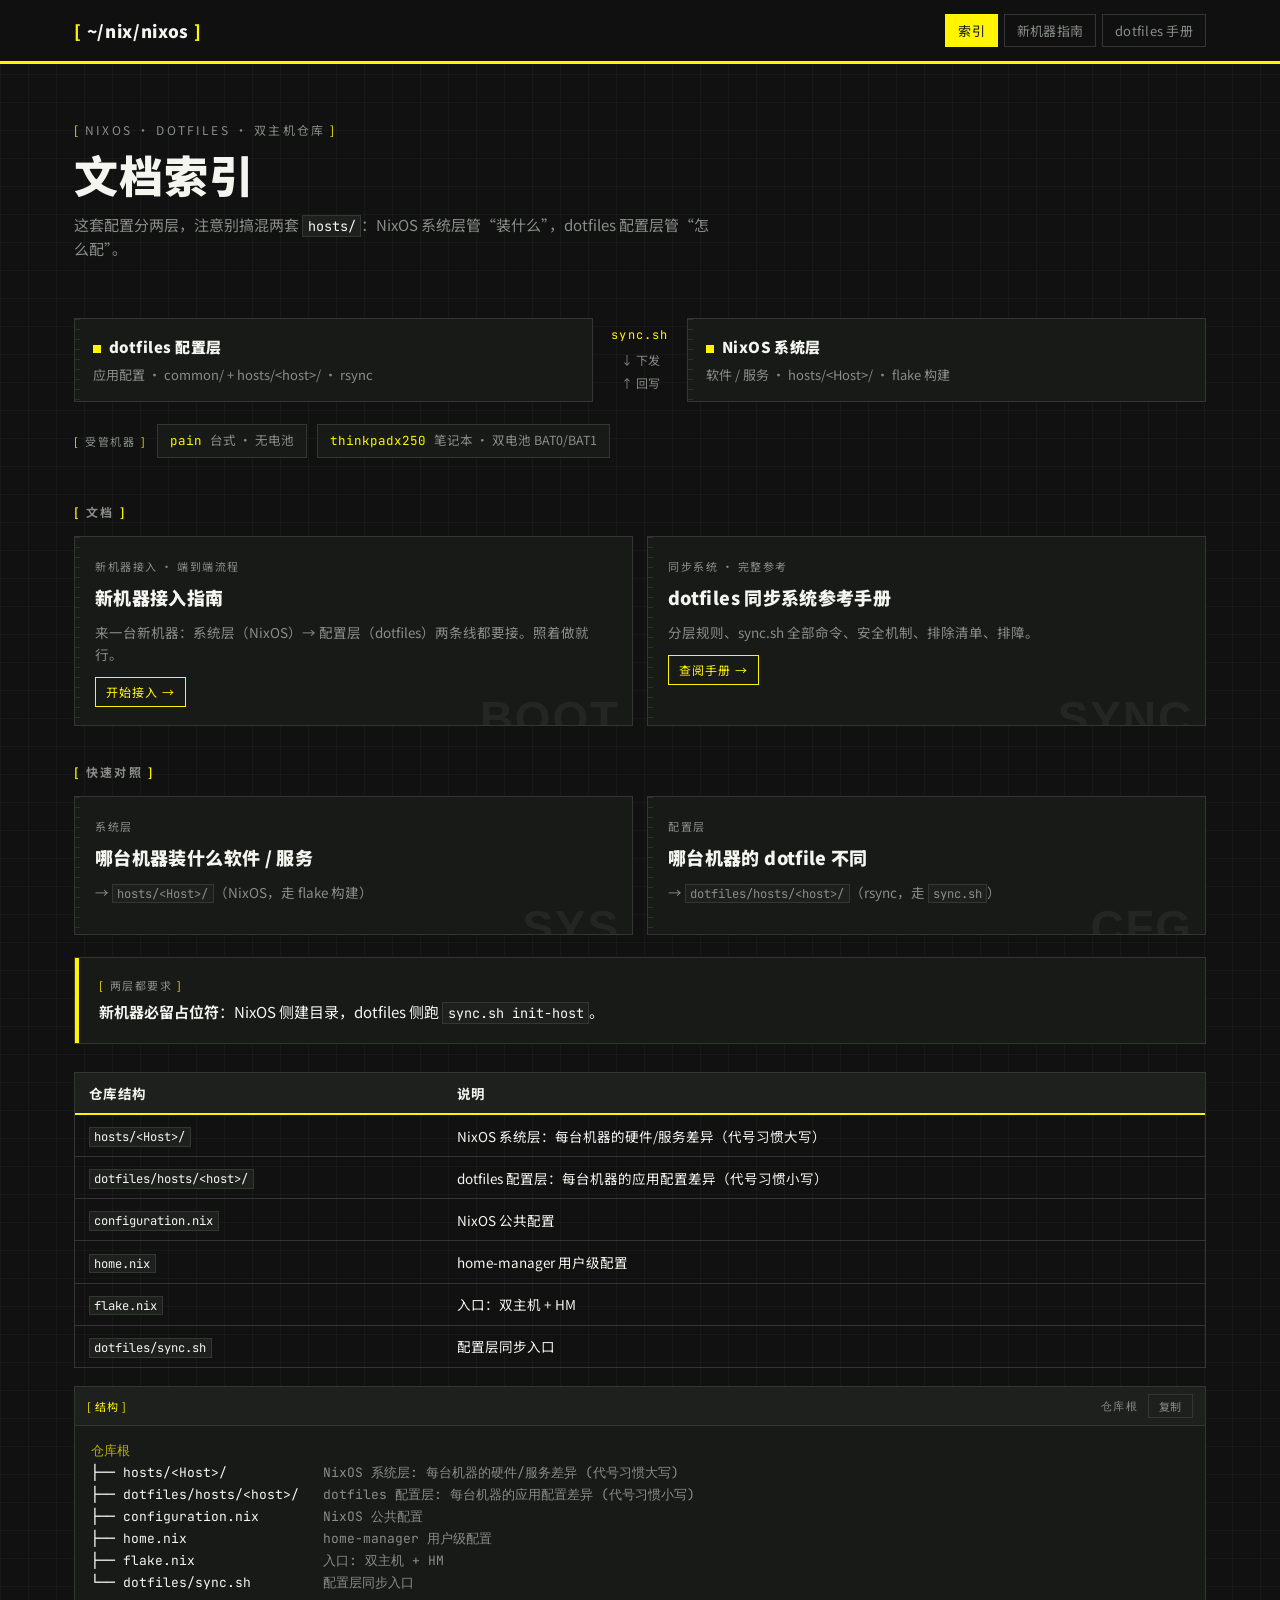
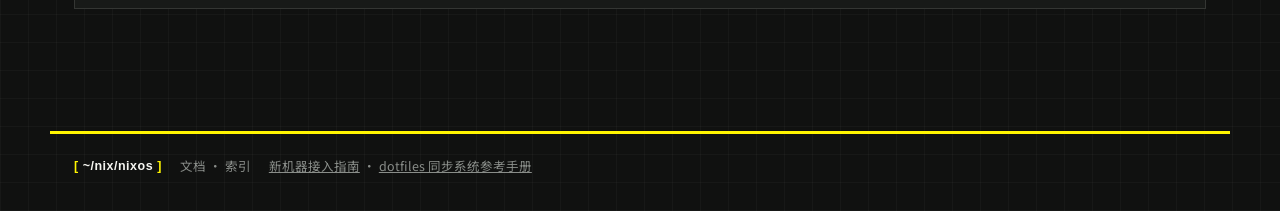
==== commit 0fd971dd: "docs(pages): 翻新为 endfield 主题 移植 MindCache dashboard endfield 设计语言: - token: 荧光黄 #fff500 / 近黑 #101110" ====
--- a/docs/pages/index.html
+++ b/docs/pages/index.html
@@ -5,9 +5,6 @@
 <meta name="viewport" content="width=device-width, initial-scale=1.0">
 <title>文档索引 · ~/nix/nixos</title>
 <meta name="description" content="NixOS + dotfiles 双主机仓库文档索引：新机器接入指南与 dotfiles 同步系统参考手册">
-<link rel="preconnect" href="https://fonts.googleapis.com">
-<link rel="preconnect" href="https://fonts.gstatic.com" crossorigin>
-<link href="https://fonts.googleapis.com/css2?family=Inter:wght@400;500;600;700;800&family=JetBrains+Mono:wght@400;500;600;700&family=Noto+Sans+SC:wght@400;500;600;700&display=swap" rel="stylesheet">
 <link rel="stylesheet" href="style.css">
 </head>
 <body>
@@ -57,13 +54,13 @@
 <main class="index-body">
   <h2 class="quick-ref">文档</h2>
   <div class="cards">
-    <a class="card" href="new-pc-guide.html">
+    <a class="card" href="new-pc-guide.html" data-word="BOOT">
       <span class="card-tag">新机器接入 · 端到端流程</span>
       <h2>新机器接入指南</h2>
       <p>来一台新机器：系统层（NixOS）→ 配置层（dotfiles）两条线都要接。照着做就行。</p>
       <span class="card-go">开始接入</span>
     </a>
-    <a class="card" href="dotfiles-guide.html">
+    <a class="card" href="dotfiles-guide.html" data-word="SYNC">
       <span class="card-tag">同步系统 · 完整参考</span>
       <h2>dotfiles 同步系统参考手册</h2>
       <p>分层规则、sync.sh 全部命令、安全机制、排除清单、排障。</p>
@@ -73,12 +70,12 @@
 
   <h2 class="quick-ref">快速对照</h2>
   <div class="cards">
-    <div class="card" style="cursor:default">
+    <div class="card" style="cursor:default" data-word="SYS">
       <span class="card-tag">系统层</span>
       <h2>哪台机器装什么软件 / 服务</h2>
       <p>→ <code>hosts/&lt;Host&gt;/</code>（NixOS，走 flake 构建）</p>
     </div>
-    <div class="card" style="cursor:default">
+    <div class="card" style="cursor:default" data-word="CFG">
       <span class="card-tag">配置层</span>
       <h2>哪台机器的 dotfile 不同</h2>
       <p>→ <code>dotfiles/hosts/&lt;host&gt;/</code>（rsync，走 <code>sync.sh</code>）</p>
--- a/docs/pages/style.css
+++ b/docs/pages/style.css
@@ -1,559 +1,349 @@
 /* ============================================================
-   ~/nix/nixos 文档站 — 深色主题
+   ~/nix/nixos 文档站 — endfield 主题
+   设计语言移植自 MindCache dashboard endfield theme：
+   荧光黄 #fff500 / 工业网格底纹 / 方括号 label / Arial Black 900
+   刻度尺 / 幽灵大字 / hover 反白 / 6px 细滚动条
    ============================================================ */
 
-@import url('https://fonts.googleapis.com/css2?family=Inter:wght@400;500;600;700;800&family=JetBrains+Mono:wght@400;500;600;700&family=Noto+Sans+SC:wght@400;500;600;700&display=swap');
+@import url('https://fonts.googleapis.com/css2?family=JetBrains+Mono:wght@400;500;700&family=Noto+Sans+SC:wght@400;500;700;900&display=swap');
 
 :root {
-  /* 底色 */
-  --paper:  #0B0F1A;
-  --surface:#111827;
-  --surface-raised:#1A2236;
-  --ink:    #E2E8F0;
-  --slate:  #94A3B8;
-  --muted:  #64748B;
-
-  /* 强调 */
-  --nix:    #818CF8;
-  --nix-deep:#A5B4FC;
-  --nix-dim:#6366F1;
-  --nix-tint: rgba(99,102,241,0.12);
-  --nix-glow: rgba(99,102,241,0.25);
-
-  /* 代码块 */
-  --code-bg: #0D1321;
-  --code-ink:#CBD5E1;
-  --code-border: #1E293B;
-
-  /* 边线 */
-  --line:   #1E293B;
-  --line-soft: #162032;
-
-  /* 警告 */
-  --alert:  #F87171;
-  --alert-tint: rgba(248,113,113,0.08);
-  --alert-border: rgba(248,113,113,0.2);
-
-  /* 提示 */
-  --tip:    #34D399;
-  --tip-tint: rgba(52,211,153,0.08);
-
-  /* 字体 */
-  --display: 'Inter','Noto Sans SC','PingFang SC','Microsoft YaHei',system-ui,sans-serif;
-  --sans:    'Inter','Noto Sans SC','PingFang SC','Microsoft YaHei',system-ui,sans-serif;
-  --mono:    'JetBrains Mono','SF Mono','Cascadia Code',Consolas,monospace;
-
-  /* 圆角 */
-  --r-sm: 6px;
-  --r-md: 10px;
-  --r-lg: 14px;
-  --r-xl: 18px;
-
-  /* 阴影 — 深色主题用发光代替投影 */
-  --shadow-sm: 0 1px 3px rgba(0,0,0,0.3);
-  --shadow-md: 0 4px 12px rgba(0,0,0,0.35);
-  --shadow-lg: 0 8px 24px rgba(0,0,0,0.4);
-  --shadow-nix: 0 4px 16px rgba(99,102,241,0.15);
-}
-
-* { box-sizing: border-box; margin: 0; }
-
-html { scroll-behavior: smooth; }
+  /* endfield 暗色 token */
+  --paper:  #101110;
+  --panel:  #181a18;
+  --card:   #1e201d;
+  --ink:    #f5f5f0;
+  --muted:  #898d89;
+  --line:   #343633;
+  --accent: #fff500;
+  --accent-dim: #b8b200;
+  --shadow: rgba(0,0,0,.5);
+  --grid-line: rgba(245,245,240,.03);
+
+  color-scheme: dark;
+}
+
+* { box-sizing: border-box }
+
+html { scroll-behavior: smooth }
 
 body {
+  margin: 0;
   background: var(--paper);
   color: var(--ink);
-  font-family: var(--sans);
-  font-size: 16px;
-  line-height: 1.7;
-  -webkit-font-smoothing: antialiased;
-}
-
-/* ============================================================
-   顶栏
-   ============================================================ */
-
+  font-family: "HarmonyOS Sans SC", MiSans, "Noto Sans SC",
+    ui-monospace, "Cascadia Mono", "SF Mono", Consolas, Menlo, monospace;
+  font-size: 15px;
+  line-height: 1.65;
+  /* 工业网格底纹（endfield 暗色 signature） */
+  background-image:
+    repeating-linear-gradient(0deg,  var(--grid-line) 0, var(--grid-line) 1px, transparent 1px, transparent 28px),
+    repeating-linear-gradient(90deg, var(--grid-line) 0, var(--grid-line) 1px, transparent 1px, transparent 28px);
+}
+
+::selection { background: var(--accent); color: var(--paper) }
+:focus-visible { outline: 2px solid var(--accent); outline-offset: 2px }
+
+* { scrollbar-width: thin; scrollbar-color: var(--line) transparent }
+::-webkit-scrollbar { width: 6px; height: 6px }
+::-webkit-scrollbar-thumb { background: var(--line) }
+::-webkit-scrollbar-track { background: transparent }
+
+a { color: var(--ink) }
+code {
+  font-family: "JetBrains Mono", ui-monospace, "Cascadia Mono", Consolas, monospace;
+  font-size: .9em;
+  background: var(--card);
+  border: 1px solid var(--line);
+  padding: .08em .35em;
+  border-radius: 0;
+}
+
+/* ---------- 顶栏：statusbar 式 3px 荧光收边 ---------- */
 .topbar {
-  position: sticky; top: 0; z-index: 20;
-  background: rgba(11,15,26,0.82);
-  backdrop-filter: blur(16px) saturate(180%);
-  -webkit-backdrop-filter: blur(16px) saturate(180%);
+  position: sticky; top: 0; z-index: 50;
+  background: rgba(16,17,16,.92);
+  backdrop-filter: blur(6px);
+  border-bottom: 3px solid var(--accent);
+}
+.topbar-inner {
+  max-width: 1180px; margin: 0 auto; padding: 14px 24px;
+  display: flex; align-items: center; justify-content: space-between; gap: 16px;
+}
+.wordmark {
+  font-family: "Arial Black", "Noto Sans SC", sans-serif;
+  font-weight: 900; font-size: 17px; letter-spacing: .04em;
+  color: var(--ink); text-decoration: none;
+}
+.wordmark::before { content: "["; color: var(--accent); margin-right: 5px }
+.wordmark::after  { content: "]"; color: var(--accent); margin-left: 5px }
+.topnav { display: flex; gap: 6px; flex-wrap: wrap }
+.topnav a {
+  text-decoration: none; font-size: 13px; letter-spacing: .02em;
+  color: var(--muted); border: 1px solid var(--line);
+  padding: 5px 12px; transition: all .12s;
+}
+.topnav a:hover, .topnav a[aria-current="page"] {
+  background: var(--accent); border-color: var(--accent); color: var(--paper);
+}
+
+/* ---------- hero ---------- */
+.hero {
+  max-width: 1180px; margin: 0 auto; padding: 56px 24px 28px;
+}
+.kicker {
+  margin: 0 0 10px; font-size: 12px; letter-spacing: .18em;
+  text-transform: uppercase; color: var(--muted);
+}
+.kicker::before { content: "["; color: var(--accent); margin-right: 5px }
+.kicker::after  { content: "]"; color: var(--accent); margin-left: 5px }
+.hero h1 {
+  font-family: "Arial Black", "Noto Sans SC", sans-serif;
+  font-weight: 900; font-size: clamp(30px, 5vw, 44px);
+  line-height: 1.1; letter-spacing: .02em; margin: 0 0 14px;
+}
+.lede { color: var(--muted); max-width: 640px; margin: 0 }
+.lede code { color: var(--ink) }
+
+/* ---------- 布局：侧栏 TOC + 正文 ---------- */
+.page {
+  max-width: 1180px; margin: 0 auto; padding: 8px 24px 64px;
+  display: grid; grid-template-columns: 220px minmax(0,1fr); gap: 40px;
+  align-items: start;
+}
+.doc { min-width: 0 }
+.toc {
+  position: sticky; top: 84px;
+  border-left: 1px solid var(--line);
+  padding-left: 16px; font-size: 13px;
+}
+.toc h4 {
+  margin: 0 0 10px; font-size: 11px; letter-spacing: .16em;
+  text-transform: uppercase; color: var(--muted);
+}
+.toc ol { list-style: none; margin: 0; padding: 0 }
+.toc li { margin: 0 }
+.toc a {
+  display: block; padding: 4px 0; color: var(--muted);
+  text-decoration: none; border-left: 2px solid transparent; margin-left: -18px; padding-left: 16px;
+}
+.toc a:hover { color: var(--ink) }
+.toc a.active { color: var(--accent); border-left-color: var(--accent) }
+.toc-mobile { display: none }
+
+/* ---------- 正文排版 ---------- */
+.doc h1 {
+  font-family: "Arial Black", "Noto Sans SC", sans-serif;
+  font-weight: 900; font-size: clamp(26px, 4vw, 38px);
+  line-height: 1.15; letter-spacing: .02em; margin: 24px 0 10px;
+}
+.doc h2 {
+  font-family: "Arial Black", "Noto Sans SC", sans-serif;
+  font-weight: 900; font-size: 21px; letter-spacing: .03em;
+  margin: 44px 0 14px; padding-bottom: 8px;
   border-bottom: 1px solid var(--line);
 }
-.topbar-inner {
-  max-width: 1100px; margin: 0 auto; padding: 0 28px;
-  height: 60px; display: flex; align-items: center; justify-content: space-between; gap: 16px;
-}
-.wordmark {
-  font-family: var(--mono); font-size: 15px; font-weight: 700;
-  color: var(--nix-deep); text-decoration: none; letter-spacing: -0.03em;
-  display: flex; align-items: center; gap: 10px;
-}
-.wordmark::before {
-  content: ""; display: inline-block; width: 10px; height: 10px;
-  border-radius: 3px; background: var(--nix-dim);
-  box-shadow: 0 0 10px rgba(99,102,241,0.5);
-}
-.topnav { display: flex; gap: 2px; }
-.topnav a {
-  font-family: var(--sans); font-size: 13.5px; font-weight: 500;
-  color: var(--muted); text-decoration: none;
-  padding: 7px 12px; border-radius: var(--r-sm);
-  transition: all .15s ease;
-}
-.topnav a:hover { color: var(--ink); background: var(--nix-tint); }
-.topnav a[aria-current="page"] {
-  color: var(--nix-deep); font-weight: 600;
-  background: var(--nix-tint);
-  box-shadow: inset 0 -2px 0 var(--nix);
-}
-
-/* ============================================================
-   页脚
-   ============================================================ */
-
-.footer {
-  max-width: 1100px; margin: 0 auto; padding: 48px 28px 60px;
-  color: var(--muted); font-size: 13px;
-  display: flex; flex-wrap: wrap; gap: 8px 28px; align-items: center;
-  border-top: 1px solid var(--line);
-}
-.footer .foot-path { font-family: var(--mono); color: var(--ink); font-weight: 500; }
-.footer a { color: var(--nix); text-decoration: none; }
-.footer a:hover { text-decoration: underline; color: var(--nix-deep); }
-
-/* ============================================================
-   页面骨架 (指南页: 侧栏 TOC + 正文)
-   ============================================================ */
-
-.page {
-  max-width: 1100px; margin: 0 auto; padding: 36px 28px 0;
-  display: grid; grid-template-columns: 220px minmax(0, 1fr); gap: 52px;
-  align-items: start;
-}
-.doc { min-width: 0; max-width: 46rem; }
-
-/* ---------- TOC ---------- */
-
-.toc {
-  position: sticky; top: 84px; max-height: calc(100vh - 100px);
-  overflow: auto; padding-right: 8px;
-}
-.toc::-webkit-scrollbar { width: 3px; }
-.toc::-webkit-scrollbar-thumb { background: var(--line); border-radius: 3px; }
-
-.toc h4 {
-  font-family: var(--sans); font-size: 11px; font-weight: 700;
-  letter-spacing: 0.08em; text-transform: uppercase;
-  color: var(--muted); margin: 0 0 12px;
-}
-.toc ol { list-style: none; margin: 0; padding: 0; }
-.toc li { margin: 0; }
-.toc a {
-  display: block; padding: 5px 0 5px 16px;
-  border-left: 2px solid var(--line);
-  font-size: 13px; color: var(--muted); text-decoration: none; line-height: 1.5;
-  transition: all .12s ease;
-}
-.toc a:hover { color: var(--ink); border-left-color: #334155; }
-.toc a.active {
-  border-left-color: var(--nix); color: var(--nix-deep); font-weight: 600;
-  background: linear-gradient(90deg, var(--nix-tint), transparent);
-}
-.toc .l2 a { padding-left: 28px; font-size: 12.5px; }
-
-/* 移动端目录 */
-
-.toc-mobile { display: none; }
-.toc-mobile summary {
-  cursor: pointer; font-size: 13px; color: var(--nix-deep); font-weight: 600;
-  padding: 12px 16px; background: var(--surface); border: 1px solid var(--line);
-  border-radius: var(--r-md); margin-bottom: 20px; user-select: none;
-}
-.toc-mobile[open] summary { border-bottom-left-radius: 0; border-bottom-right-radius: 0; }
-.toc-mobile ol { list-style: none; margin: 0; padding: 10px 16px;
-  background: var(--surface); border: 1px solid var(--line); border-top: 0;
-  border-radius: 0 0 var(--r-md) var(--r-md); }
-.toc-mobile a { display: block; padding: 4px 0; color: var(--muted); text-decoration: none; font-size: 13.5px; }
-.toc-mobile a:hover { color: var(--ink); }
-
-/* ============================================================
-   标题
-   ============================================================ */
-
-.doc h1 {
-  font-family: var(--display); font-size: 36px; line-height: 1.3;
-  margin: 8px 0 8px; letter-spacing: -0.02em; font-weight: 800;
-  background: linear-gradient(135deg, #E2E8F0 0%, var(--nix-deep) 100%);
-  -webkit-background-clip: text; -webkit-text-fill-color: transparent;
-  background-clip: text;
-}
-.doc .lede { font-size: 15.5px; color: var(--slate); margin: 0 0 32px; line-height: 1.8; }
-.doc .lede code {
-  font-family: var(--mono); font-size: 13px; color: var(--nix-deep);
-  background: var(--nix-tint); padding: 0.1em 0.4em; border-radius: 4px;
-}
-
-.doc h2 {
-  font-family: var(--display); font-size: 24px; line-height: 1.4; font-weight: 700;
-  margin: 56px 0 16px; padding-top: 12px;
-  border-top: 1px solid var(--line);
-  scroll-margin-top: 88px;
-  letter-spacing: -0.01em;
-}
-.doc h2 .stepnum {
-  display: inline-flex; align-items: center; justify-content: center;
-  min-width: 2em; height: 1.8em; margin-right: 10px;
-  background: var(--nix-dim); color: #fff; font-size: 14px; font-weight: 700;
-  border-radius: var(--r-sm);
-  vertical-align: middle;
-  box-shadow: var(--shadow-nix);
-}
-.doc h3 {
-  font-family: var(--display); font-size: 18px; line-height: 1.5; font-weight: 700;
-  margin: 36px 0 12px; scroll-margin-top: 88px;
-  color: #CBD5E1;
-}
-
-.doc p { margin: 0 0 16px; }
-
-/* ============================================================
-   列表
-   ============================================================ */
-
-.doc ul, .doc ol { margin: 0 0 16px; padding-left: 1.4em; }
-.doc li { margin: 7px 0; color: #CBD5E1; }
-.doc li::marker { color: var(--nix); }
-.doc ol.steps > li::marker { font-family: var(--mono); font-weight: 700; font-size: 0.95em; }
-
-.doc strong { font-weight: 700; color: var(--ink); }
-.doc code {
-  font-family: var(--mono); font-size: 0.85em;
-  background: var(--nix-tint); color: var(--nix-deep);
-  padding: 0.12em 0.45em; border-radius: 5px;
-  font-weight: 500;
-}
-.doc a { color: var(--nix); text-decoration-color: rgba(129,140,248,0.3); text-underline-offset: 3px; transition: all .15s; }
-.doc a:hover { color: var(--nix-deep); text-decoration-color: var(--nix-deep); }
-
-/* ============================================================
-   表格
-   ============================================================ */
-
-.table-wrap {
-  overflow-x: auto; margin: 0 0 24px;
-  border: 1px solid var(--line); border-radius: var(--r-lg);
-  background: var(--surface);
-}
-.doc table { border-collapse: collapse; width: 100%; font-size: 14px; min-width: 520px; }
-.doc thead th {
-  font-family: var(--sans); font-size: 11px; font-weight: 700;
-  letter-spacing: 0.06em; text-transform: uppercase;
-  text-align: left; color: var(--muted);
-  padding: 12px 16px; border-bottom: 1px solid var(--line);
-  background: var(--surface-raised);
-}
-.doc tbody td {
-  padding: 12px 16px; border-bottom: 1px solid var(--line-soft);
-  vertical-align: top; color: #CBD5E1;
-}
-.doc tbody tr:last-child td { border-bottom: 0; }
-.doc tbody tr { transition: background .12s ease; }
-.doc tbody tr:hover td { background: var(--nix-tint); }
-.doc td code, .doc th code { background: transparent; padding: 0; color: inherit; font-size: 0.92em; }
-.doc td code { color: var(--ink); font-weight: 500; }
-
-/* ============================================================
-   代码块
-   ============================================================ */
-
-.cmd {
-  margin: 0 0 24px; border-radius: var(--r-lg); overflow: hidden;
-  background: var(--code-bg);
-  border: 1px solid var(--code-border);
-}
+.doc h2::before { content: "[ "; color: var(--accent) }
+.doc h2::after  { content: " ]"; color: var(--accent) }
+.doc h3 { font-size: 16px; font-weight: 700; margin: 28px 0 8px; color: var(--ink) }
+.doc p { margin: 10px 0 }
+.doc ul, .doc ol { padding-left: 22px }
+.doc li { margin: 5px 0 }
+.doc strong { color: var(--ink) }
+.doc hr { border: 0; border-top: 1px solid var(--line); margin: 32px 0 }
+
+/* ---------- 步骤（new-pc-guide） ---------- */
+.steps { counter-reset: step; list-style: none; padding: 0; margin: 20px 0 }
+.steps > li {
+  position: relative; margin: 0 0 18px; padding: 14px 18px 14px 64px;
+  background: var(--panel); border: 1px solid var(--line);
+}
+.stepnum {
+  position: absolute; left: 14px; top: 12px;
+  font-family: "Arial Black", sans-serif; font-weight: 900; font-size: 26px;
+  color: var(--accent); line-height: 1;
+}
+
+/* ---------- index 卡片：panel + 刻度尺 + 幽灵大字 ---------- */
+.index-body { max-width: 1180px; margin: 0 auto; padding: 8px 24px 64px }
+.quick-ref {
+  font-size: 12px; letter-spacing: .18em; text-transform: uppercase;
+  color: var(--muted); margin: 36px 0 14px;
+}
+.quick-ref::before { content: "["; color: var(--accent); margin-right: 5px }
+.quick-ref::after  { content: "]"; color: var(--accent); margin-left: 5px }
+.cards { display: grid; grid-template-columns: repeat(auto-fit, minmax(280px,1fr)); gap: 14px }
+.card {
+  position: relative; overflow: hidden;
+  display: block; text-decoration: none;
+  background: var(--panel); border: 1px solid var(--line);
+  padding: 20px 20px 18px; transition: border-color .12s;
+}
+/* 左缘竖向刻度尺 */
+.card::before {
+  content: ""; position: absolute; left: 0; top: 0; bottom: 0; width: 5px;
+  background: repeating-linear-gradient(to bottom, var(--line) 0, var(--line) 1px, transparent 1px, transparent 10px);
+  opacity: .75; pointer-events: none;
+}
+/* 底边裁切幽灵大字 */
+.card::after {
+  content: attr(data-word); position: absolute; right: 12px; bottom: -.36em;
+  font-family: "Arial Black", Arial, sans-serif; font-weight: 900; font-size: 46px;
+  line-height: 1; letter-spacing: .04em; color: var(--ink); opacity: .055;
+  pointer-events: none; white-space: nowrap;
+}
+.card:hover { border-color: var(--accent) }
+.card:hover h2 { color: var(--accent) }
+.card-tag {
+  display: block; font-size: 11px; letter-spacing: .14em; text-transform: uppercase;
+  color: var(--muted); margin-bottom: 8px;
+}
+.card h2 {
+  font-family: "Arial Black", "Noto Sans SC", sans-serif; font-weight: 900;
+  font-size: 18px; margin: 0 0 8px; letter-spacing: .02em; transition: color .12s;
+}
+.card p { margin: 0 0 12px; color: var(--muted); font-size: 13.5px }
+.card-go {
+  display: inline-block; font-size: 12px; letter-spacing: .08em;
+  color: var(--accent); border: 1px solid var(--accent); padding: 4px 10px;
+}
+.card-go::after { content: " →" }
+
+/* ---------- 两层示意（index hero 下方） ---------- */
+.layers {
+  max-width: 1180px; margin: 28px auto 0; padding: 0 24px;
+  display: flex; align-items: stretch; gap: 18px;
+}
+.layers-col { display: flex; flex-direction: column; gap: 10px }
+.layer {
+  position: relative; overflow: hidden;
+  background: var(--panel); border: 1px solid var(--line); padding: 16px 18px;
+}
+.layer::before {
+  content: ""; position: absolute; left: 0; top: 0; bottom: 0; width: 5px;
+  background: repeating-linear-gradient(to bottom, var(--line) 0, var(--line) 1px, transparent 1px, transparent 10px);
+  opacity: .75;
+}
+.layer-name {
+  font-family: "Arial Black", "Noto Sans SC", sans-serif; font-weight: 900;
+  font-size: 15px; letter-spacing: .03em; margin-bottom: 4px;
+}
+.layer-desc { color: var(--muted); font-size: 13px }
+.dot { display: inline-block; width: 8px; height: 8px; background: var(--accent); margin-right: 8px }
+.sync-rail { text-align: center; align-self: center; color: var(--muted); font-size: 12px }
+.rail-label {
+  display: block; font-family: "JetBrains Mono", monospace; color: var(--accent);
+  letter-spacing: .1em; margin-bottom: 4px;
+}
+.rail-arrow { line-height: 1.9 }
+
+/* ---------- fleet chips ---------- */
+.fleet {
+  max-width: 1180px; margin: 22px auto 0; padding: 0 24px;
+  display: flex; align-items: center; gap: 10px; flex-wrap: wrap;
+}
+.fleet-label {
+  font-size: 11px; letter-spacing: .16em; text-transform: uppercase; color: var(--muted);
+}
+.fleet-label::before { content: "["; color: var(--accent); margin-right: 5px }
+.fleet-label::after  { content: "]"; color: var(--accent); margin-left: 5px }
+.chip {
+  display: inline-flex; align-items: baseline; gap: 8px;
+  border: 1px solid var(--line); background: var(--panel); padding: 5px 12px; font-size: 12.5px;
+}
+.chip-code { font-family: "JetBrains Mono", monospace; color: var(--accent) }
+.chip-note { color: var(--muted) }
+
+/* ---------- callout ---------- */
+.callout {
+  position: relative; margin: 22px 0; padding: 14px 18px 14px 24px;
+  background: var(--panel); border: 1px solid var(--line);
+}
+.callout::before {
+  content: ""; position: absolute; left: 0; top: 0; bottom: 0; width: 4px;
+  background: var(--accent);
+}
+.callout p { margin: 4px 0 }
+.ca-label {
+  font-size: 11px; letter-spacing: .14em; text-transform: uppercase; color: var(--muted);
+}
+.ca-label::before { content: "["; color: var(--accent); margin-right: 5px }
+.ca-label::after  { content: "]"; color: var(--accent); margin-left: 5px }
+
+/* ---------- 表格 ---------- */
+.table-wrap { overflow-x: auto; border: 1px solid var(--line) }
+table { width: 100%; border-collapse: collapse; font-size: 13.5px }
+th, td { text-align: left; padding: 9px 14px; border-bottom: 1px solid var(--line) }
+th {
+  background: var(--card); font-weight: 700; letter-spacing: .03em;
+  border-bottom: 2px solid var(--accent);
+}
+tr:last-child td { border-bottom: 0 }
+
+/* ---------- 代码块 ---------- */
+.cmd { margin: 18px 0; border: 1px solid var(--line); background: var(--panel) }
 .cmd-bar {
   display: flex; align-items: center; gap: 10px;
-  padding: 10px 16px; border-bottom: 1px solid rgba(255,255,255,0.05);
-  font-family: var(--mono); font-size: 11px;
-  background: rgba(255,255,255,0.02);
-}
-.cmd-tag {
-  display: inline-flex; align-items: center; gap: 6px;
-  padding: 3px 10px; border-radius: 999px; font-weight: 600; letter-spacing: 0.05em;
-  color: #94A3B8; background: rgba(255,255,255,0.06);
-  border: 1px solid rgba(255,255,255,0.06);
-}
-.cmd-tag .glyph { color: var(--nix); font-size: 13px; }
-.cmd-tag.in .glyph { color: #A5B4FC; }
-.cmd-tag.out .glyph { color: #6EE7B7; }
-.cmd-tag.in  { border: 1px solid rgba(165,180,252,0.25); background: rgba(165,180,252,0.08); color: #C7D2FE; }
-.cmd-tag.out { border: 1px solid rgba(110,231,183,0.25); background: rgba(110,231,183,0.08); color: #A7F3D0; }
-.cmd-lang { color: rgba(148,163,184,0.5); letter-spacing: 0.06em; font-weight: 500; }
+  padding: 7px 12px; background: var(--card); border-bottom: 1px solid var(--line);
+  font-size: 11px; letter-spacing: .1em; text-transform: uppercase; color: var(--muted);
+}
+.cmd-tag { color: var(--accent) }
+.cmd-tag::before { content: "["; margin-right: 3px }
+.cmd-tag::after  { content: "]"; margin-left: 3px }
+.cmd-lang { margin-left: auto; font-family: "JetBrains Mono", monospace }
 .cmd-copy {
-  margin-left: auto; font-family: var(--mono); font-size: 11px; letter-spacing: 0.04em;
-  color: rgba(148,163,184,0.5); background: transparent;
-  border: 1px solid rgba(255,255,255,0.1); border-radius: var(--r-sm);
-  padding: 4px 12px; cursor: pointer;
-  transition: all .15s ease;
-}
-.cmd-copy:hover { color: #E2E8F0; border-color: rgba(255,255,255,0.25); background: rgba(255,255,255,0.05); }
-.cmd-copy.copied { color: #6EE7B7; border-color: rgba(110,231,183,0.3); }
-.cmd pre { margin: 0; padding: 16px 18px; overflow-x: auto; }
-.cmd pre::-webkit-scrollbar { height: 4px; }
-.cmd pre::-webkit-scrollbar-thumb { background: rgba(255,255,255,0.08); border-radius: 4px; }
-.cmd code {
-  font-family: var(--mono); font-size: 13.5px; line-height: 1.7;
-  color: var(--code-ink); background: transparent; padding: 0;
-}
-.cmd code .cm { color: rgba(148,163,184,0.35); font-style: italic; }
-.cmd code .hl { color: #FCD34D; }
-.cmd code .pt { color: #93C5FD; }
-
-/* ============================================================
-   提示框
-   ============================================================ */
-
-.callout {
-  background: var(--surface);
-  border: 1px solid var(--line);
-  border-left: 3px solid var(--nix-dim);
-  border-radius: 0 var(--r-lg) var(--r-lg) 0;
-  padding: 14px 18px; margin: 0 0 24px; font-size: 14.5px;
-}
-.callout > :last-child { margin-bottom: 0; }
-
-.callout .ca-label {
-  display: inline-flex; align-items: center; gap: 6px;
-  font-family: var(--sans); font-size: 11px; font-weight: 700;
-  letter-spacing: 0.06em; text-transform: uppercase;
-  color: var(--nix); margin-bottom: 6px;
-}
-.callout .ca-label::before {
-  content: ""; display: inline-block; width: 6px; height: 6px;
-  border-radius: 50%; background: var(--nix);
-  box-shadow: 0 0 6px var(--nix-glow);
-}
-
-.callout.alert {
-  border-left-color: var(--alert);
-  background: var(--alert-tint);
-  border-color: var(--alert-border);
-}
-.callout.alert .ca-label { color: var(--alert); }
-.callout.alert .ca-label::before { background: var(--alert); box-shadow: 0 0 6px rgba(248,113,113,0.3); }
-
-.callout p { margin: 0 0 8px; color: #CBD5E1; }
-.callout code { background: var(--nix-tint); }
-
-/* ============================================================
-   索引页 — Hero
-   ============================================================ */
-
-.hero {
-  padding: 52px 28px 12px; max-width: 1100px; margin: 0 auto;
-}
-.hero .kicker {
-  font-family: var(--mono); font-size: 12px; font-weight: 600;
-  letter-spacing: 0.12em; text-transform: uppercase;
-  color: var(--nix); margin: 0 0 14px;
-  display: inline-flex; align-items: center; gap: 8px;
-}
-.hero .kicker::before {
-  content: ""; display: inline-block; width: 20px; height: 2px;
-  background: var(--nix); border-radius: 1px;
-}
-.hero h1 {
-  font-family: var(--display); font-size: 44px; line-height: 1.25;
-  margin: 0 0 12px; font-weight: 800;
-  letter-spacing: -0.03em;
-  background: linear-gradient(135deg, #E2E8F0 0%, var(--nix-deep) 60%, #C4B5FD 100%);
-  -webkit-background-clip: text; -webkit-text-fill-color: transparent;
-  background-clip: text;
-}
-.hero .lede {
-  font-size: 16.5px; color: var(--slate); max-width: 42em; margin: 0;
-  line-height: 1.8;
-}
-
-/* ---------- 双层结构图 ---------- */
-
-.layers {
-  max-width: 1100px; margin: 36px auto 0; padding: 0 28px;
-  display: flex; gap: 20px; align-items: stretch;
-}
-.layers-col { display: flex; flex-direction: column; }
-.layer {
-  background: var(--surface); border: 1px solid var(--line); border-radius: var(--r-lg);
-  padding: 18px 22px; flex: 1;
-  transition: border-color .15s ease;
-}
-.layer:hover { border-color: #334155; }
-.layer .layer-name {
-  font-weight: 700; font-size: 16px; display: flex; align-items: center; gap: 10px;
-  letter-spacing: -0.005em;
-}
-.layer .layer-name .dot {
-  width: 10px; height: 10px; border-radius: 3px;
-}
-.layer .layer-desc { font-size: 13.5px; color: var(--muted); margin-top: 4px; font-family: var(--mono); }
-
-.layer-top { border-top: 3px solid var(--nix-dim); }
-.layer-top .dot { background: var(--nix); box-shadow: 0 0 8px rgba(129,140,248,0.4); }
-.layer-bot { border-top: 3px solid #475569; background: var(--code-bg); border-color: var(--code-border); }
-.layer-bot .dot { background: #64748B; }
-.layer-bot .layer-desc { color: rgba(148,163,184,0.5); }
-.layer-bot .layer-name { color: #CBD5E1; }
-
-.sync-rail {
-  display: flex; flex-direction: column; justify-content: center; align-items: center;
-  min-width: 100px; gap: 8px;
-}
-.sync-rail .rail-label {
-  font-family: var(--mono); font-size: 11px; font-weight: 700; letter-spacing: 0.08em;
-  color: var(--muted); white-space: nowrap;
-  padding: 4px 10px; background: var(--surface); border: 1px solid var(--line);
-  border-radius: 999px;
-}
-.sync-rail .rail-arrow {
-  color: var(--nix-deep); font-family: var(--sans); font-size: 13px;
-  line-height: 1.4; text-align: center; font-weight: 500;
-}
-
-/* ---------- 机器标签 ---------- */
-
-.fleet {
-  max-width: 1100px; margin: 16px auto 0; padding: 0 28px;
-  display: flex; gap: 12px; flex-wrap: wrap; align-items: center;
-}
-.fleet .fleet-label {
-  font-family: var(--sans); font-size: 11px; font-weight: 700;
-  letter-spacing: 0.06em; text-transform: uppercase; color: var(--muted);
-}
-.chip {
-  display: inline-flex; align-items: center; gap: 8px;
-  background: var(--surface); border: 1px solid var(--line); border-radius: 999px;
-  padding: 5px 14px 5px 6px; font-size: 13px;
-}
-.chip:hover { border-color: #334155; }
-.chip .chip-code {
-  font-family: var(--mono); font-size: 12px; font-weight: 700; color: var(--nix-deep);
-  background: var(--nix-tint); border-radius: 999px; padding: 3px 10px;
-}
-.chip .chip-note { color: var(--slate); font-size: 12.5px; }
-
-/* ---------- 索引主体 ---------- */
-
-.index-body { max-width: 1100px; margin: 0 auto; padding: 28px 28px 0; }
-
-.quick-ref {
-  margin: 38px 0 10px; font-family: var(--display); font-size: 22px; font-weight: 700;
-  letter-spacing: -0.01em;
-  display: flex; align-items: center; gap: 12px;
-}
-.quick-ref::before {
-  content: ""; display: inline-block; width: 16px; height: 3px;
-  background: linear-gradient(90deg, var(--nix-dim), #A78BFA);
-  border-radius: 2px;
-}
-
-/* ---------- 卡片 ---------- */
-
-.cards { display: grid; grid-template-columns: repeat(auto-fit, minmax(300px, 1fr)); gap: 18px; margin: 18px 0 0; }
-.card {
-  display: block; background: var(--surface); border: 1px solid var(--line);
-  border-radius: var(--r-xl);
-  padding: 26px 26px 24px; text-decoration: none; color: inherit;
-  position: relative; overflow: hidden;
-  transition: all .2s ease;
-}
-.card::before {
-  content: ""; position: absolute; top: 0; left: 0; right: 0; height: 2px;
-  background: linear-gradient(90deg, var(--nix-dim), #A78BFA);
-  opacity: 0; transition: opacity .2s ease;
-}
-.card:hover {
-  border-color: #334155;
-  box-shadow: 0 0 20px rgba(99,102,241,0.08);
-  transform: translateY(-2px);
-}
-.card:hover::before { opacity: 1; }
-.card .card-tag {
-  font-family: var(--sans); font-size: 11px; font-weight: 700;
-  letter-spacing: 0.08em; text-transform: uppercase; color: var(--nix);
-}
-.card h2 {
-  font-family: var(--display); font-size: 20px; margin: 10px 0 10px;
-  border: 0; padding: 0; color: var(--ink); font-weight: 700;
-  letter-spacing: -0.01em;
-}
-.card p { font-size: 14px; color: var(--slate); margin: 0; line-height: 1.7; }
-.card .card-go {
-  display: inline-flex; align-items: center; gap: 6px;
-  margin-top: 16px; font-size: 13.5px; color: var(--nix); font-weight: 600;
-}
-.card .card-go::after { content: "→"; transition: transform .15s ease; }
-.card:hover .card-go::after { transform: translateX(3px); }
-
-/* ============================================================
-   焦点
-   ============================================================ */
-
-a:focus-visible, summary:focus-visible, button:focus-visible, .cmd-copy:focus-visible {
-  outline: 2px solid var(--nix); outline-offset: 2px; border-radius: 4px;
-}
-
-.topnav a:active, .card:active, .cmd-copy:active { transform: translateY(1px); }
-
-/* ============================================================
-   响应式
-   ============================================================ */
-
-@media (max-width: 980px) {
-  .page { grid-template-columns: 1fr; gap: 0; padding-top: 24px; }
-  .toc { display: none; }
-  .toc-mobile { display: block; }
-  .layers { flex-direction: column; }
-  .sync-rail { flex-direction: row; min-width: 0; padding: 6px 0; }
-  .sync-rail .rail-arrow { display: flex; gap: 18px; }
-}
-
-@media (max-width: 560px) {
-  .hero { padding-top: 32px; }
-  .hero h1 { font-size: 34px; }
-  .topbar-inner { padding: 0 18px; height: 54px; }
-  .wordmark { font-size: 13.5px; }
-  .topnav { gap: 2px; }
-  .topnav a { font-size: 12.5px; padding: 12px 8px; min-height: 44px; display: inline-flex; align-items: center; }
-  .doc h1 { font-size: 28px; }
-  .doc h2 { font-size: 22px; }
-  .cards { grid-template-columns: 1fr; }
-  .chip .chip-note { display: none; }
-  .toc-mobile a { padding: 8px 0; }
-  .cmd-copy { padding: 8px 12px; }
-  .layers, .fleet, .hero, .index-body, .footer { padding-left: 18px; padding-right: 18px; }
-}
-
-/* ============================================================
-   动效
-   ============================================================ */
-
-@media (prefers-reduced-motion: no-preference) {
-  .hero h1, .hero .kicker, .hero .lede {
-    animation: fadeUp .5s cubic-bezier(0.16, 1, 0.3, 1) both;
+  font: inherit; letter-spacing: .06em; cursor: pointer;
+  background: transparent; color: var(--muted);
+  border: 1px solid var(--line); padding: 2px 10px;
+}
+.cmd-copy:hover, .cmd-copy.copied {
+  background: var(--accent); border-color: var(--accent); color: var(--paper);
+}
+.cmd pre {
+  margin: 0; padding: 14px 16px; overflow-x: auto;
+  font-family: "JetBrains Mono", ui-monospace, Consolas, monospace;
+  font-size: 13px; line-height: 1.7; color: var(--ink);
+}
+.cmd code { background: none; border: 0; padding: 0; font-size: inherit; color: inherit }
+.cm  { color: var(--muted) }        /* 注释 */
+.pt  { color: var(--accent-dim) }   /* 路径/树节点 */
+.hl { color: var(--accent); font-weight: 700 }
+.glyph { color: var(--muted) }
+.in  { color: var(--ink) }
+.out { color: var(--muted) }
+.l2  { padding-left: 1.6em }
+
+/* ---------- footer ---------- */
+.footer {
+  border-top: 3px solid var(--accent);
+  margin-top: 40px; padding: 22px 24px 34px;
+  max-width: 1180px; margin-left: auto; margin-right: auto;
+  display: flex; gap: 18px; flex-wrap: wrap;
+  font-size: 12.5px; color: var(--muted);
+}
+.footer a { color: var(--muted) }
+.footer a:hover { color: var(--accent) }
+.foot-path {
+  font-family: "Arial Black", sans-serif; font-weight: 900;
+  letter-spacing: .04em; color: var(--ink);
+}
+.foot-path::before { content: "["; color: var(--accent); margin-right: 4px }
+.foot-path::after  { content: "]"; color: var(--accent); margin-left: 4px }
+
+/* ---------- 响应式 ---------- */
+@media (max-width: 900px) {
+  .page { grid-template-columns: 1fr; gap: 0 }
+  .toc { display: none }
+  .toc-mobile {
+    display: block; margin: 12px 0 20px;
+    background: var(--panel); border: 1px solid var(--line); padding: 8px 14px;
   }
-  .hero .kicker { animation-delay: .05s; }
-  .hero h1 { animation-delay: .1s; }
-  .hero .lede { animation-delay: .15s; }
-  .layers { animation: fadeUp .5s cubic-bezier(0.16, 1, 0.3, 1) both; animation-delay: .2s; }
-
-  @keyframes fadeUp {
-    from { opacity: 0; transform: translateY(12px); }
-    to { opacity: 1; transform: none; }
+  .toc-mobile summary {
+    cursor: pointer; font-size: 12px; letter-spacing: .14em; text-transform: uppercase;
+    color: var(--muted);
   }
-}
-
-@media (prefers-reduced-motion: reduce) {
-  html { scroll-behavior: auto; }
-  .card, .layer, .chip, .callout, .topnav a { transition: none; }
-}
+  .toc-mobile a { display: block; padding: 5px 0; color: var(--muted); text-decoration: none }
+  .toc-mobile a.active { color: var(--accent) }
+  .layers { flex-direction: column }
+  .sync-rail { order: 3 }
+}
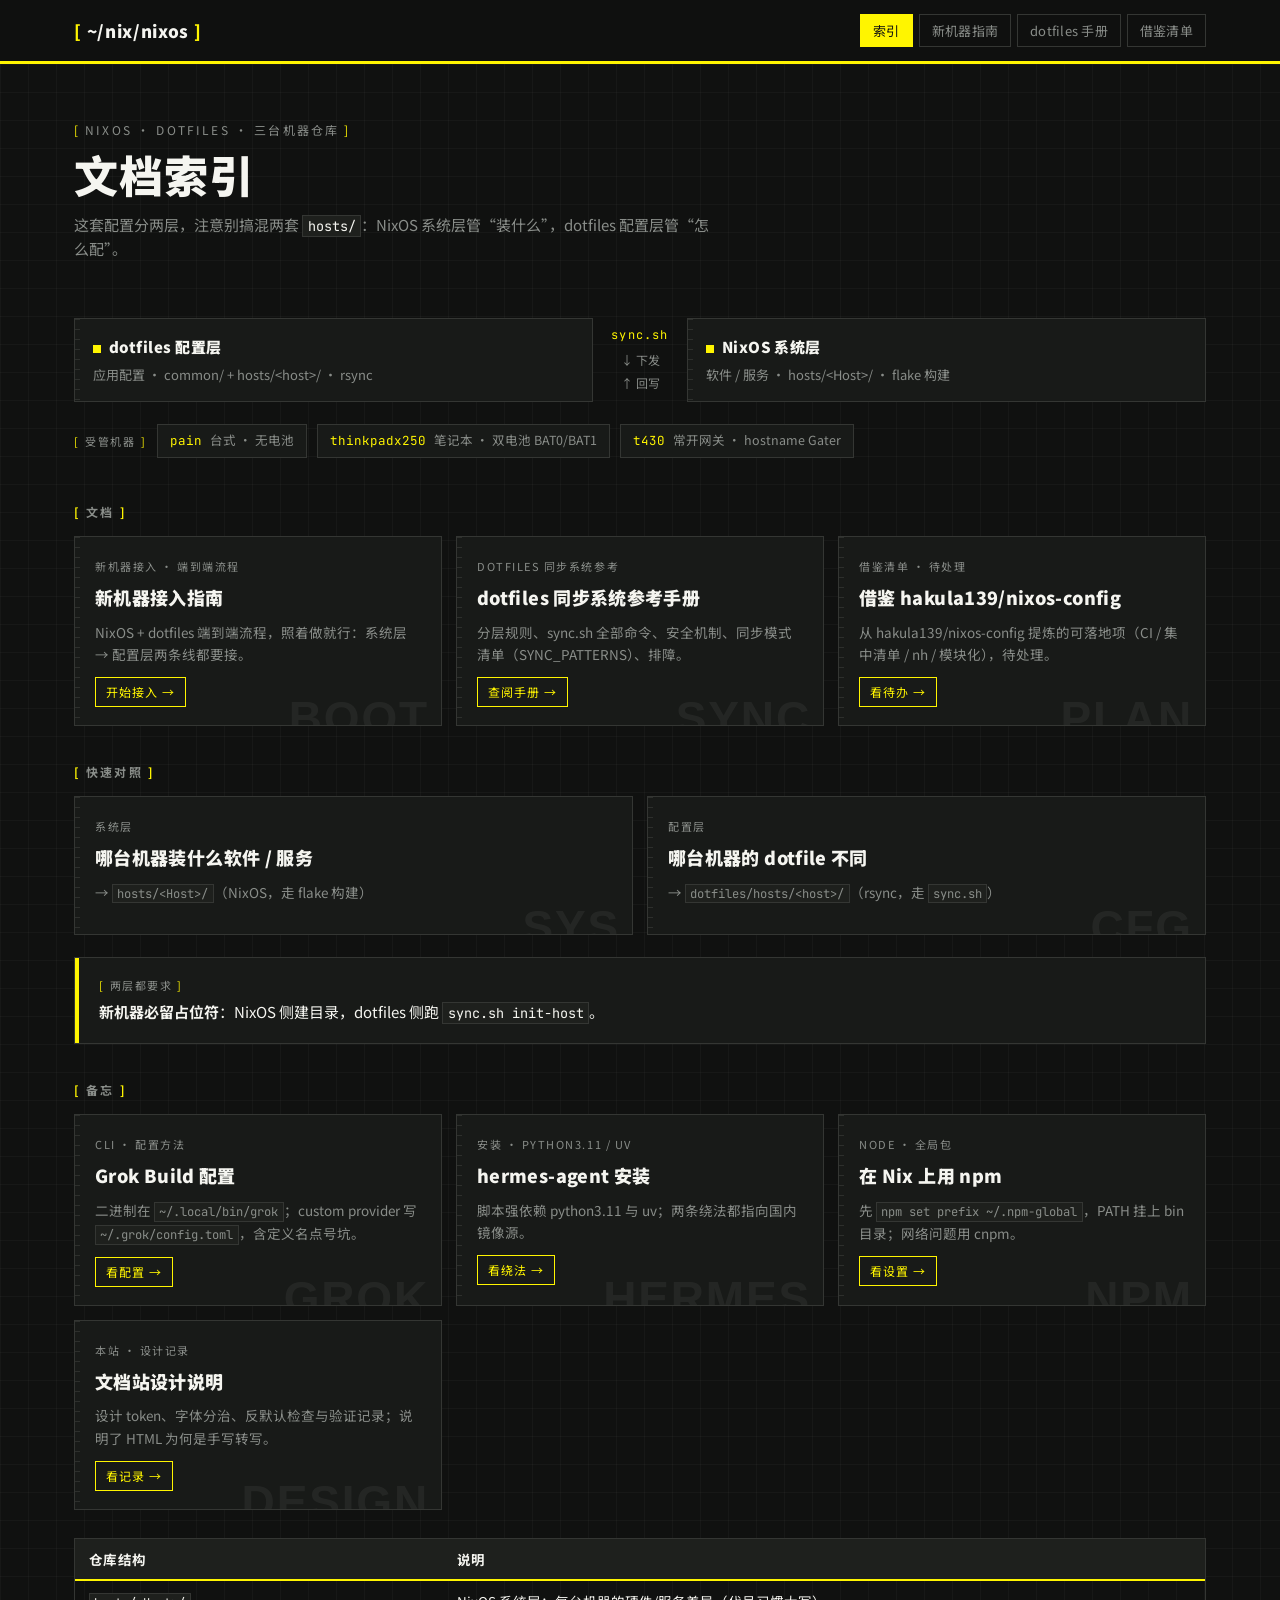
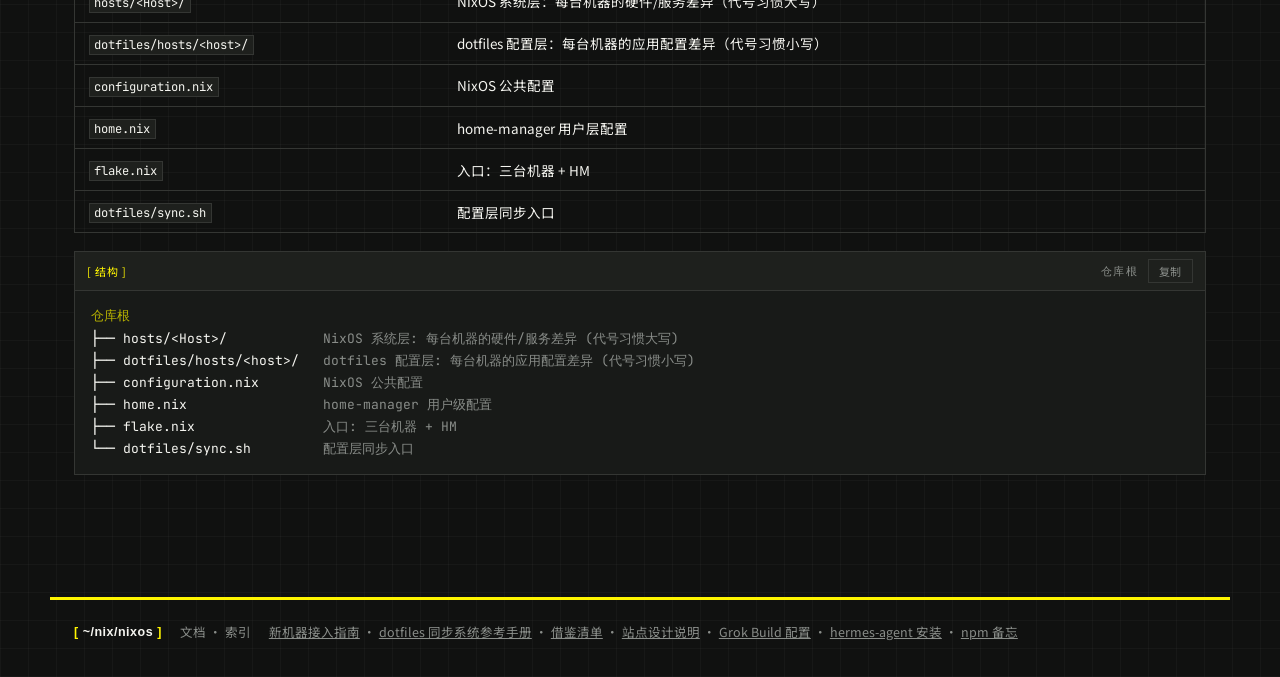
==== commit 05a98025: "update all pages" ====
--- a/docs/pages/index.html
+++ b/docs/pages/index.html
@@ -4,7 +4,7 @@
 <meta charset="UTF-8">
 <meta name="viewport" content="width=device-width, initial-scale=1.0">
 <title>文档索引 · ~/nix/nixos</title>
-<meta name="description" content="NixOS + dotfiles 双主机仓库文档索引：新机器接入指南与 dotfiles 同步系统参考手册">
+<meta name="description" content="NixOS + dotfiles 三台机器仓库文档索引：新机器接入指南、dotfiles 同步系统参考手册、借鉴清单与零散备忘">
 <link rel="stylesheet" href="style.css">
 </head>
 <body>
@@ -16,12 +16,13 @@
       <a href="index.html" aria-current="page">索引</a>
       <a href="new-pc-guide.html">新机器指南</a>
       <a href="dotfiles-guide.html">dotfiles 手册</a>
+      <a href="ref-notes.html">借鉴清单</a>
     </nav>
   </div>
 </header>
 
 <section class="hero">
-  <p class="kicker">NixOS · dotfiles · 双主机仓库</p>
+  <p class="kicker">NixOS · dotfiles · 三台机器仓库</p>
   <h1>文档索引</h1>
   <p class="lede">这套配置分两层，注意别搞混两套 <code>hosts/</code>：NixOS 系统层管“装什么”，dotfiles 配置层管“怎么配”。</p>
 </section>
@@ -49,6 +50,7 @@
   <span class="fleet-label">受管机器</span>
   <span class="chip"><span class="chip-code">pain</span><span class="chip-note">台式 · 无电池</span></span>
   <span class="chip"><span class="chip-code">thinkpadx250</span><span class="chip-note">笔记本 · 双电池 BAT0/BAT1</span></span>
+  <span class="chip"><span class="chip-code">t430</span><span class="chip-note">常开网关 · hostname Gater</span></span>
 </div>
 
 <main class="index-body">
@@ -57,14 +59,20 @@
     <a class="card" href="new-pc-guide.html" data-word="BOOT">
       <span class="card-tag">新机器接入 · 端到端流程</span>
       <h2>新机器接入指南</h2>
-      <p>来一台新机器：系统层（NixOS）→ 配置层（dotfiles）两条线都要接。照着做就行。</p>
+      <p>NixOS + dotfiles 端到端流程，照着做就行：系统层 → 配置层两条线都要接。</p>
       <span class="card-go">开始接入</span>
     </a>
     <a class="card" href="dotfiles-guide.html" data-word="SYNC">
-      <span class="card-tag">同步系统 · 完整参考</span>
+      <span class="card-tag">dotfiles 同步系统参考</span>
       <h2>dotfiles 同步系统参考手册</h2>
-      <p>分层规则、sync.sh 全部命令、安全机制、排除清单、排障。</p>
+      <p>分层规则、sync.sh 全部命令、安全机制、同步模式清单（SYNC_PATTERNS）、排障。</p>
       <span class="card-go">查阅手册</span>
+    </a>
+    <a class="card" href="ref-notes.html" data-word="PLAN">
+      <span class="card-tag">借鉴清单 · 待处理</span>
+      <h2>借鉴 hakula139/nixos-config</h2>
+      <p>从 hakula139/nixos-config 提炼的可落地项（CI / 集中清单 / nh / 模块化），待处理。</p>
+      <span class="card-go">看待办</span>
     </a>
   </div>
 
@@ -87,6 +95,34 @@
     <p><strong>新机器必留占位符</strong>：NixOS 侧建目录，dotfiles 侧跑 <code>sync.sh init-host</code>。</p>
   </div>
 
+  <h2 class="quick-ref">备忘</h2>
+  <div class="cards">
+    <a class="card" href="grok-build-config.html" data-word="GROK">
+      <span class="card-tag">CLI · 配置方法</span>
+      <h2>Grok Build 配置</h2>
+      <p>二进制在 <code>~/.local/bin/grok</code>；custom provider 写 <code>~/.grok/config.toml</code>，含定义名点号坑。</p>
+      <span class="card-go">看配置</span>
+    </a>
+    <a class="card" href="hermes-agent.html" data-word="HERMES">
+      <span class="card-tag">安装 · python3.11 / uv</span>
+      <h2>hermes-agent 安装</h2>
+      <p>脚本强依赖 python3.11 与 uv；两条绕法都指向国内镜像源。</p>
+      <span class="card-go">看绕法</span>
+    </a>
+    <a class="card" href="npm.html" data-word="NPM">
+      <span class="card-tag">Node · 全局包</span>
+      <h2>在 Nix 上用 npm</h2>
+      <p>先 <code>npm set prefix ~/.npm-global</code>，PATH 挂上 bin 目录；网络问题用 cnpm。</p>
+      <span class="card-go">看设置</span>
+    </a>
+    <a class="card" href="design-notes.html" data-word="DESIGN">
+      <span class="card-tag">本站 · 设计记录</span>
+      <h2>文档站设计说明</h2>
+      <p>设计 token、字体分治、反默认检查与验证记录；说明了 HTML 为何是手写转写。</p>
+      <span class="card-go">看记录</span>
+    </a>
+  </div>
+
   <div class="table-wrap" style="margin-top:28px">
     <table>
       <thead>
@@ -96,8 +132,8 @@
         <tr><td><code>hosts/&lt;Host&gt;/</code></td><td>NixOS 系统层：每台机器的硬件/服务差异（代号习惯大写）</td></tr>
         <tr><td><code>dotfiles/hosts/&lt;host&gt;/</code></td><td>dotfiles 配置层：每台机器的应用配置差异（代号习惯小写）</td></tr>
         <tr><td><code>configuration.nix</code></td><td>NixOS 公共配置</td></tr>
-        <tr><td><code>home.nix</code></td><td>home-manager 用户级配置</td></tr>
-        <tr><td><code>flake.nix</code></td><td>入口：双主机 + HM</td></tr>
+        <tr><td><code>home.nix</code></td><td>home-manager 用户层配置</td></tr>
+        <tr><td><code>flake.nix</code></td><td>入口：三台机器 + HM</td></tr>
         <tr><td><code>dotfiles/sync.sh</code></td><td>配置层同步入口</td></tr>
       </tbody>
     </table>
@@ -110,7 +146,7 @@
 ├── dotfiles/hosts/&lt;host&gt;/   <span class="cm">dotfiles 配置层: 每台机器的应用配置差异 (代号习惯小写)</span>
 ├── configuration.nix        <span class="cm">NixOS 公共配置</span>
 ├── home.nix                 <span class="cm">home-manager 用户级配置</span>
-├── flake.nix                <span class="cm">入口: 双主机 + HM</span>
+├── flake.nix                <span class="cm">入口: 三台机器 + HM</span>
 └── dotfiles/sync.sh         <span class="cm">配置层同步入口</span></code></pre>
   </div>
 </main>
@@ -118,7 +154,7 @@
 <footer class="footer">
   <span class="foot-path">~/nix/nixos</span>
   <span>文档 · 索引</span>
-  <span><a href="new-pc-guide.html">新机器接入指南</a> · <a href="dotfiles-guide.html">dotfiles 同步系统参考手册</a></span>
+  <span><a href="new-pc-guide.html">新机器接入指南</a> · <a href="dotfiles-guide.html">dotfiles 同步系统参考手册</a> · <a href="ref-notes.html">借鉴清单</a> · <a href="design-notes.html">站点设计说明</a> · <a href="grok-build-config.html">Grok Build 配置</a> · <a href="hermes-agent.html">hermes-agent 安装</a> · <a href="npm.html">npm 备忘</a></span>
 </footer>
 
 <script src="script.js"></script>
--- a/docs/pages/style.css
+++ b/docs/pages/style.css
@@ -162,6 +162,12 @@
   position: absolute; left: 14px; top: 12px;
   font-family: "Arial Black", sans-serif; font-weight: 900; font-size: 26px;
   color: var(--accent); line-height: 1;
+}
+/* h2 不是定位上下文：绝对定位的步骤号会落到文档原点、被吸顶栏盖住，
+   所以标题里的编号改成行内，跟标题文字一起排 */
+.doc h2 .stepnum {
+  position: static; display: inline-block;
+  font-size: 22px; margin-right: 10px;
 }
 
 /* ---------- index 卡片：panel + 刻度尺 + 幽灵大字 ---------- */
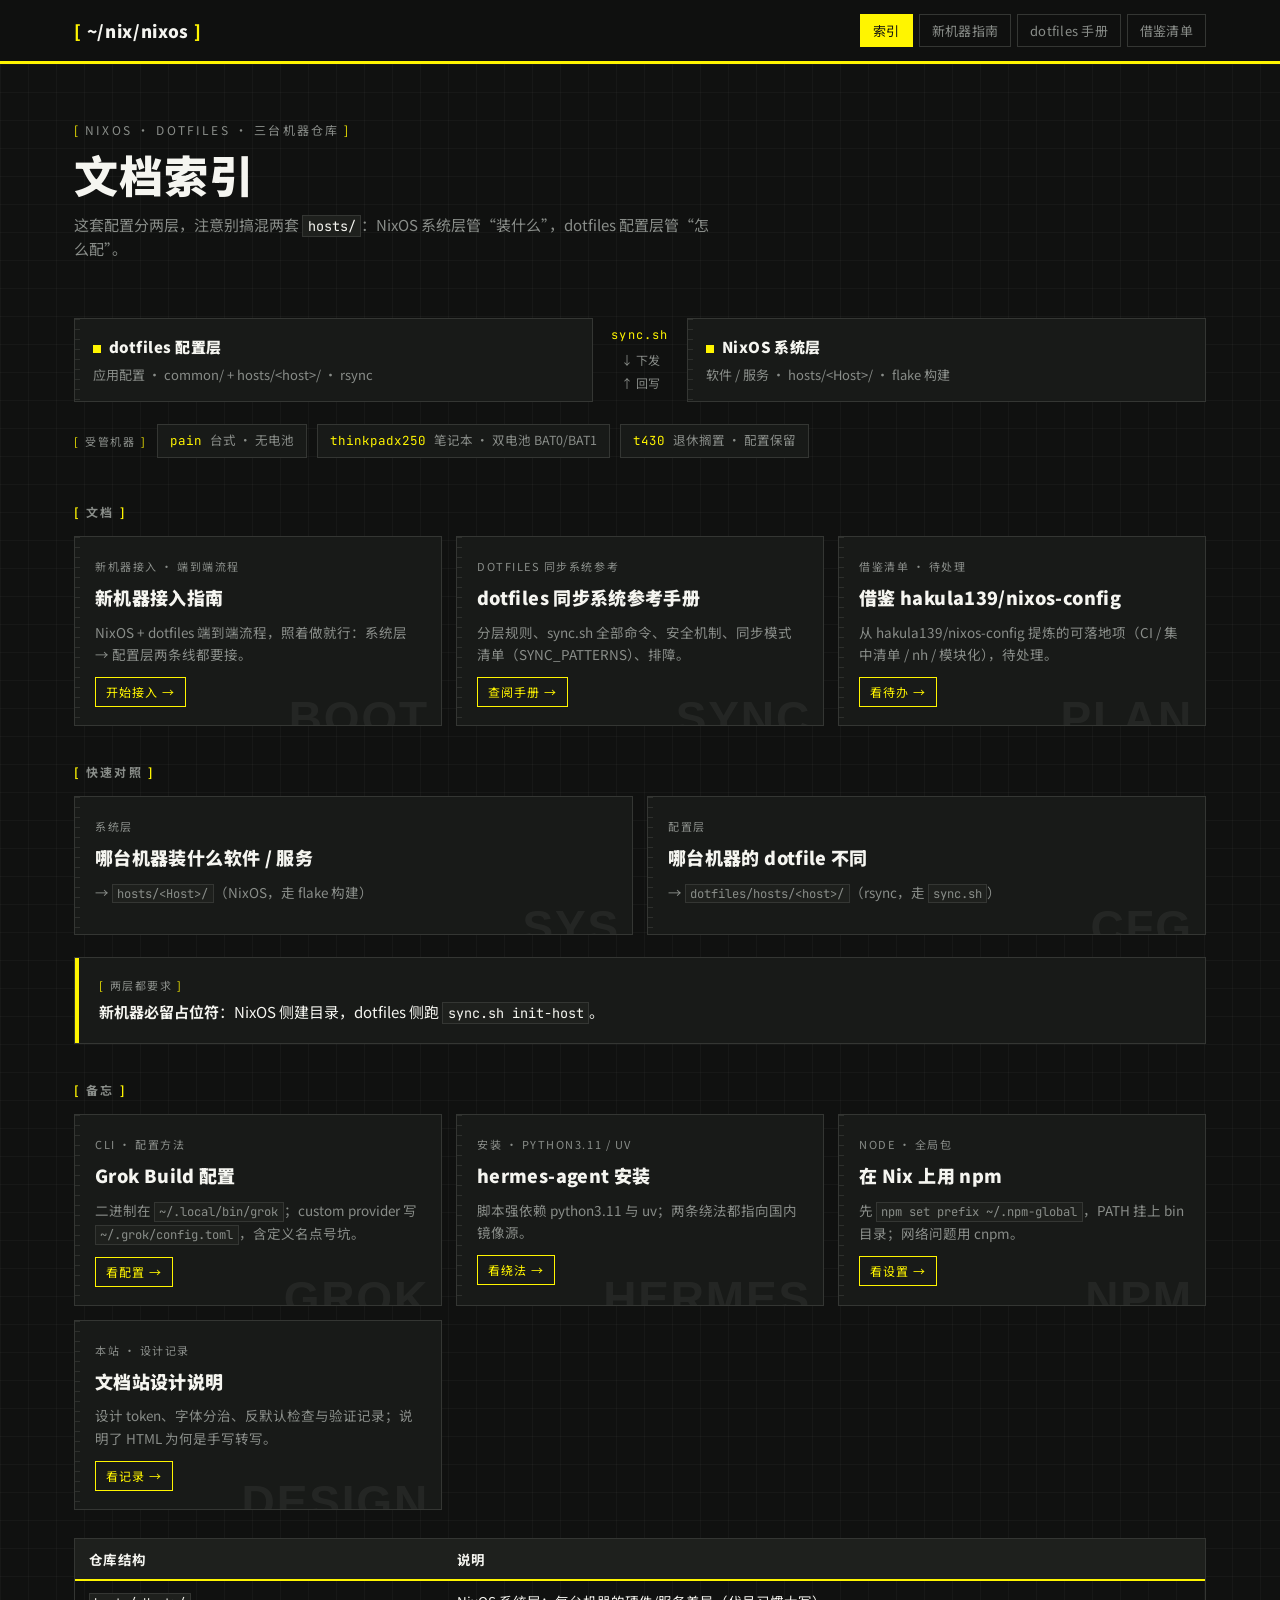
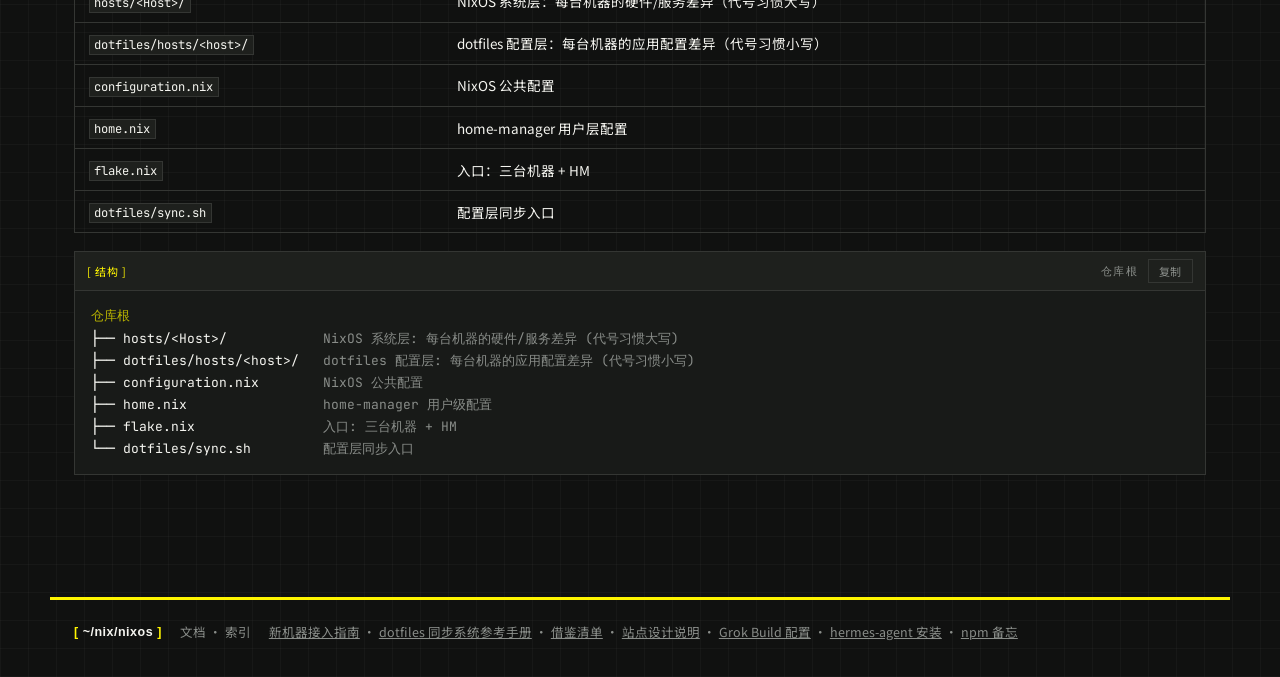
==== commit c0b547c3: "sync.sh: 主机识别失败直接退出，不再退回 common 现象：认不出 hostname 或 --host 目录时，deploy/sync/diff/list 只打一行提示， 然后按「仅 com" ====
--- a/docs/pages/index.html
+++ b/docs/pages/index.html
@@ -50,7 +50,7 @@
   <span class="fleet-label">受管机器</span>
   <span class="chip"><span class="chip-code">pain</span><span class="chip-note">台式 · 无电池</span></span>
   <span class="chip"><span class="chip-code">thinkpadx250</span><span class="chip-note">笔记本 · 双电池 BAT0/BAT1</span></span>
-  <span class="chip"><span class="chip-code">t430</span><span class="chip-note">常开网关 · hostname Gater</span></span>
+  <span class="chip"><span class="chip-code">t430</span><span class="chip-note">退休搁置 · 配置保留</span></span>
 </div>
 
 <main class="index-body">
